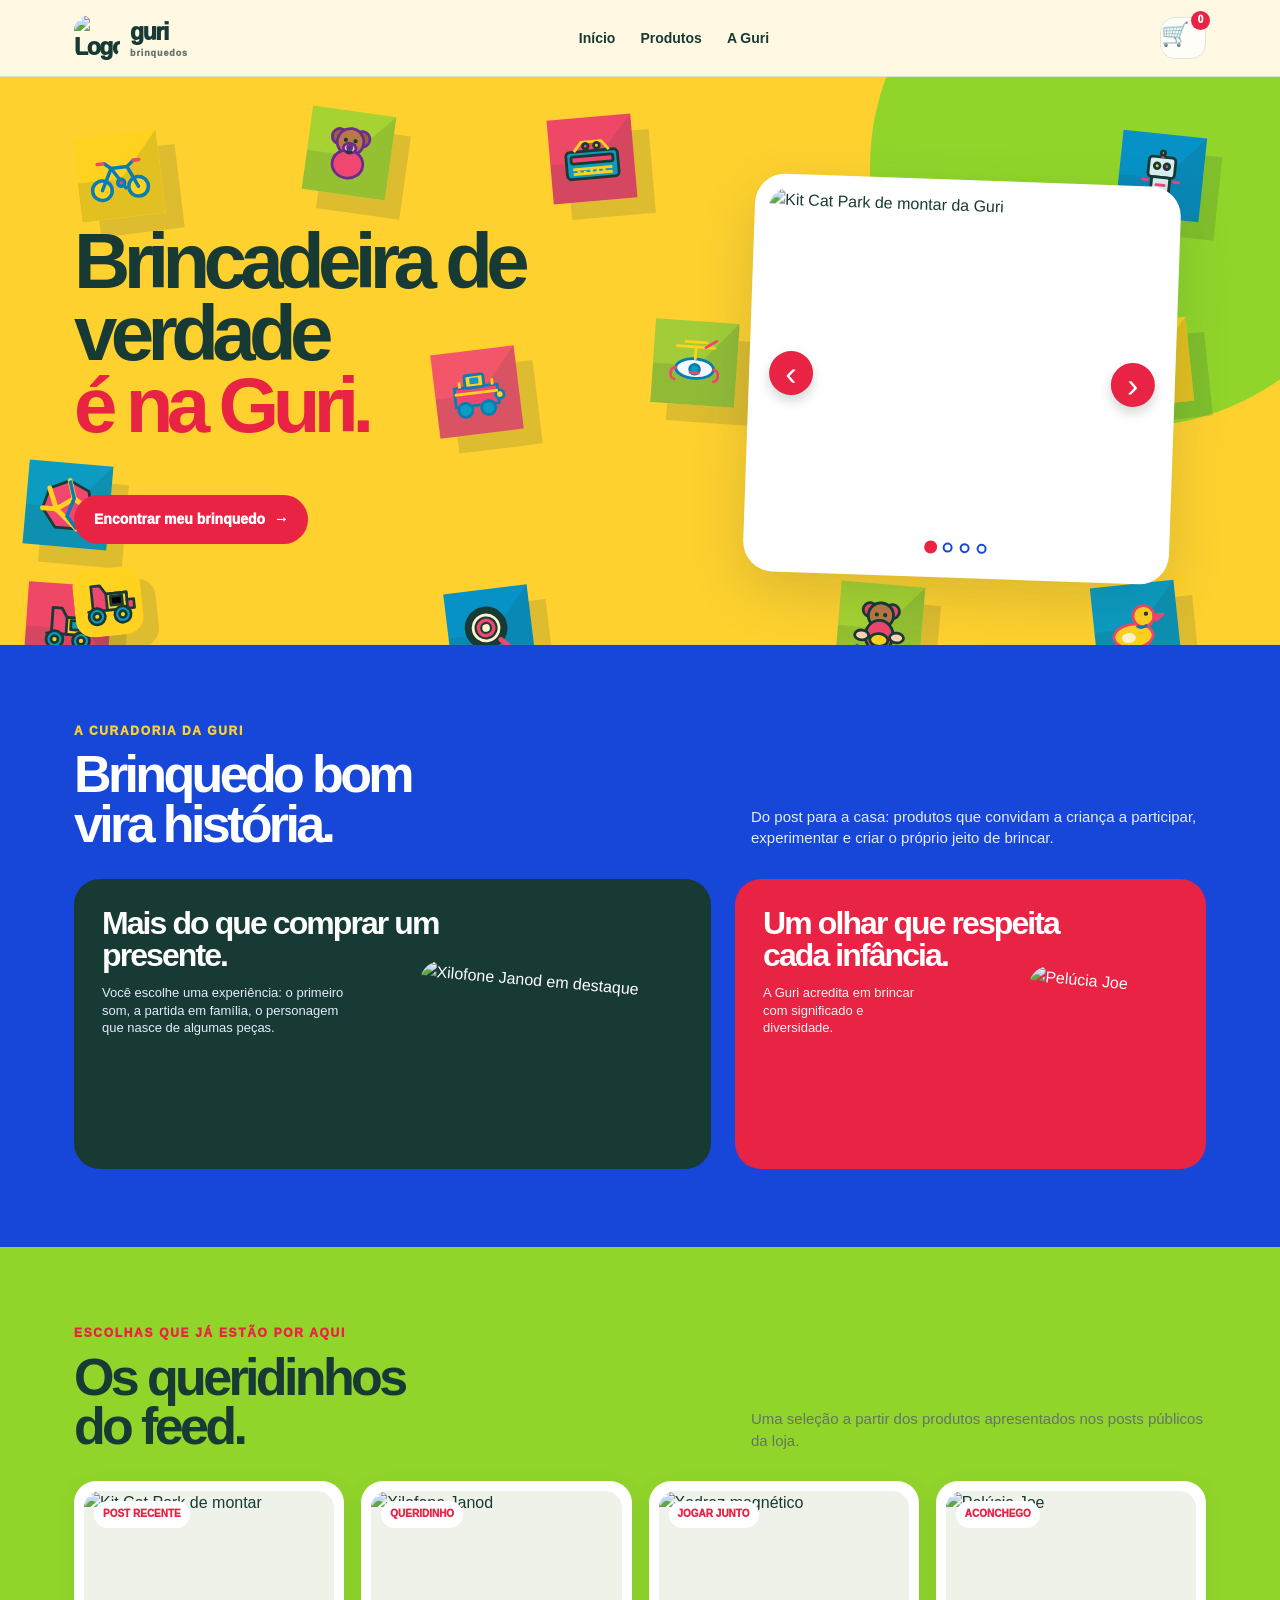
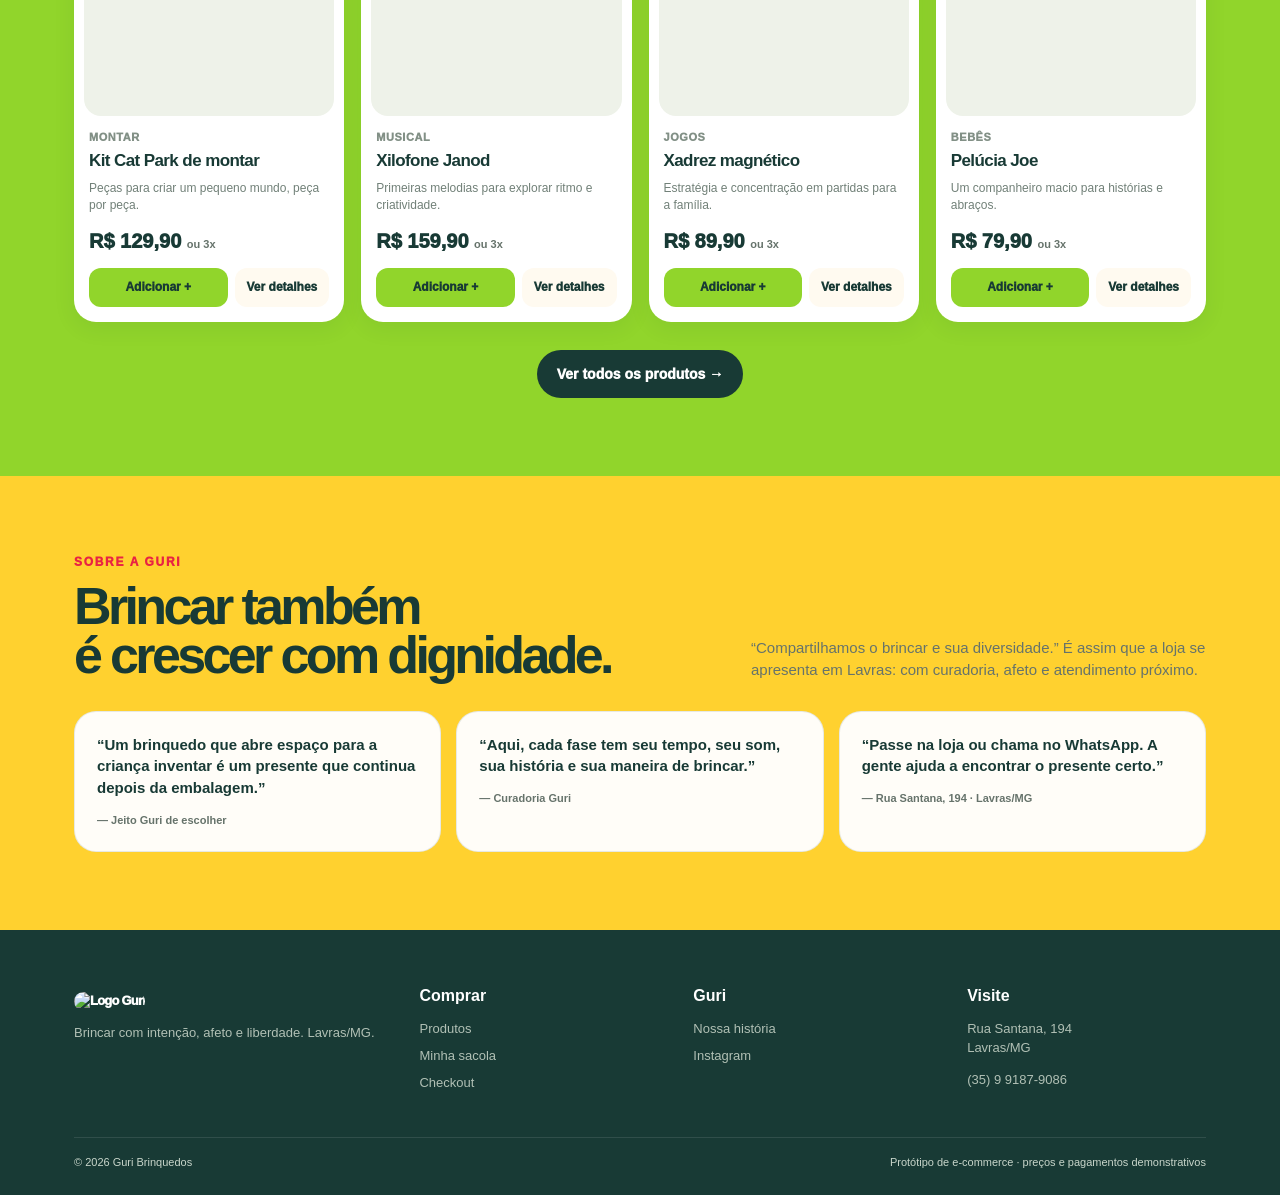
==== index.html @ 74b1f3a0 "Publica site da Guri Brinquedos Landing page responsiva, catálogo de produtos, sacola e checkout." ====
<!doctype html>
<html lang="pt-BR">
<head><meta charset="utf-8"><meta name="viewport" content="width=device-width,initial-scale=1"><title>Guri Brinquedos — brincar de verdade</title><meta name="description" content="Guri Brinquedos em Lavras/MG: brinquedos para criar, descobrir, jogar junto e crescer com dignidade."><link rel="stylesheet" href="style.css"></head>
<body>
  <div class="topbar"><div class="wrap"><span>💚 Brincar é um direito — e aqui ele cabe em cada detalhe.</span><span>Lavras/MG · Rua Santana, 194</span></div></div>
  <header><div class="wrap nav"><a class="brand" href="index.html"><img class="brand-logo" src="assets/logo-instagram.jpg" alt="Logo Guri Brinquedos"><span>guri<small>brinquedos</small></span></a><nav class="navlinks"><a href="index.html">Início</a><a href="produtos.html">Produtos</a><a href="#guri">A Guri</a><a href="https://www.instagram.com/guri.brinquedos/" target="_blank" rel="noreferrer">Instagram ↗</a></nav><div class="nav-actions"><a class="bag-btn" data-cart-link href="sacola.html" aria-label="Abrir sacola">🛒<span class="bag-count" data-cart-count>0</span></a><button class="bag-btn menu" id="menuBtn" aria-label="Abrir menu">☰</button></div></div></header>
  <main>
    <section class="hero"><div class="hero-icon-cloud" aria-hidden="true"><span class="flat-icon tile-yellow"><svg viewBox="0 0 100 100"><circle cx="28" cy="68" r="13"/><circle cx="72" cy="68" r="13"/><path d="M28 68 43 38 59 68M43 38h22l7 30M43 38l16 30M37 49h27"/></svg></span><span class="flat-icon tile-green"><svg viewBox="0 0 100 100"><circle cx="50" cy="29" r="15"/><path d="M31 48c4-10 34-10 38 0l7 27c-10 13-42 13-52 0z"/><circle cx="44" cy="28" r="2"/><circle cx="56" cy="28" r="2"/><path d="M46 35h8"/></svg></span><span class="flat-icon tile-pink"><svg viewBox="0 0 100 100"><path d="M22 50 48 35 78 48 50 65z"/><path d="M48 35v38M78 48v25L50 88V65"/><circle cx="25" cy="76" r="6"/><circle cx="76" cy="77" r="6"/></svg></span><span class="flat-icon tile-blue"><svg viewBox="0 0 100 100"><rect x="31" y="18" width="38" height="64" rx="6"/><rect x="37" y="26" width="26" height="22" rx="2"/><circle cx="42" cy="58" r="3"/><circle cx="50" cy="58" r="3"/><circle cx="58" cy="58" r="3"/><circle cx="42" cy="68" r="3"/><circle cx="50" cy="68" r="3"/><circle cx="58" cy="68" r="3"/></svg></span><span class="flat-icon tile-cyan"><svg viewBox="0 0 100 100"><circle cx="50" cy="28" r="13"/><path d="M29 78c2-25 10-37 21-37s19 12 21 37z"/><path d="M30 53 18 66M70 53l12 13M41 78 34 91M59 78l7 13"/></svg></span><span class="flat-icon tile-coral"><svg viewBox="0 0 100 100"><rect x="25" y="37" width="48" height="29" rx="5"/><rect x="38" y="23" width="22" height="16" rx="3"/><circle cx="35" cy="72" r="8"/><circle cx="65" cy="72" r="8"/><circle cx="79" cy="54" r="5"/></svg></span><span class="flat-icon tile-lime"><svg viewBox="0 0 100 100"><circle cx="50" cy="27" r="10"/><circle cx="35" cy="32" r="9"/><circle cx="65" cy="32" r="9"/><circle cx="50" cy="55" r="21"/><circle cx="42" cy="54" r="3"/><circle cx="58" cy="54" r="3"/><path d="M45 64q5 5 10 0"/></svg></span><span class="flat-icon tile-yellow"><svg viewBox="0 0 100 100"><rect x="17" y="51" width="22" height="22"/><rect x="39" y="34" width="22" height="39"/><rect x="61" y="45" width="22" height="28"/><path d="M20 78h60M22 56h12M44 40h12M66 51h12"/></svg></span><span class="flat-icon tile-pink"><svg viewBox="0 0 100 100"><rect x="17" y="38" width="66" height="37" rx="11"/><path d="M25 48h50"/><path d="M31 52v23M42 52v23M53 52v23M64 52v23M75 52v23"/></svg></span><span class="flat-icon tile-blue"><svg viewBox="0 0 100 100"><path d="M18 48h64M50 48V27M27 39l23-12 23 12"/><ellipse cx="50" cy="56" rx="27" ry="14"/><path d="M23 56c-8 0-8 16-1 16M77 56c8 0 8 16 1 16"/></svg></span><span class="flat-icon tile-green"><svg viewBox="0 0 100 100"><circle cx="50" cy="50" r="27"/><circle cx="50" cy="50" r="18"/><circle cx="50" cy="50" r="9"/><path d="m70 30 15-12M84 18l-5 1M84 18l-1 5"/></svg></span><span class="flat-icon tile-cyan"><svg viewBox="0 0 100 100"><rect x="33" y="24" width="34" height="26" rx="5"/><rect x="38" y="50" width="24" height="22" rx="3"/><path d="M50 19v5M26 55h7M67 55h7M42 72l-8 12M58 72l8 12"/><circle cx="44" cy="36" r="3"/><circle cx="56" cy="36" r="3"/></svg></span></div><div class="wrap hero-grid"><div><h1>Brincar de verdade.<br><em>Na Guri.</em></h1><a class="btn red" href="produtos.html">Encontrar meu brinquedo <span>→</span></a></div><div class="hero-visual"><div class="hero-blue"></div><div class="hero-photo"><img id="heroCarouselImage" src="assets/1cbf1344965f1e58.jpg" alt="Kit Cat Park de montar da Guri"><button class="carousel-prev" type="button" aria-label="Foto anterior">‹</button><button class="carousel-next" type="button" aria-label="Próxima foto">›</button><div class="carousel-dots" id="heroDots" aria-label="Fotos em destaque"></div></div></div></div></section>
    <section class="section" id="jeitos"><div class="wrap"><div class="section-head"><div><div class="kicker">Escolha pelo momento</div><h2>O que cabe<br>na brincadeira?</h2></div><p>Na Guri, a pergunta não é só “qual brinquedo?”. É “que tipo de descoberta pode acontecer agora?”.</p></div><div class="intent-grid"><a class="intent i-yellow" href="produtos.html?filter=educativos"><div><h3>Descobrir e aprender</h3><p>Para mãos curiosas e mentes em movimento.</p></div><span class="emoji">🧠</span></a><a class="intent i-red" href="produtos.html?filter=musical"><div><h3>Soltar o som</h3><p>Primeiras melodias, ritmo e expressão.</p></div><span class="emoji">🎵</span></a><a class="intent i-paper" href="produtos.html?filter=jogos"><div><h3>Jogar junto</h3><p>Para reunir a família em volta da mesa.</p></div><span class="emoji">♟️</span></a><a class="intent i-orange" href="produtos.html?filter=montar"><div><h3>Inventar mundos</h3><p>Peças, personagens e histórias sem fim.</p></div><span class="emoji">🧩</span></a></div></div></section>
    <section class="section color"><div class="wrap"><div class="section-head"><div><div class="kicker">A curadoria da Guri</div><h2>Brinquedo bom<br>vira história.</h2></div><p>Do post para a casa: produtos que convidam a criança a participar, experimentar e criar o próprio jeito de brincar.</p></div><div class="feature-grid"><article class="feature-card big"><h3>Mais do que comprar um presente.</h3><p>Você escolhe uma experiência: o primeiro som, a partida em família, o personagem que nasce de algumas peças.</p><img src="assets/f32f059ee0460a0c.jpg" alt="Xilofone Janod em destaque"></article><article class="feature-card small"><h3>Um olhar que respeita cada infância.</h3><p>A Guri acredita em brincar com significado e diversidade.</p><img src="assets/17662eba819f19ab.jpg" alt="Pelúcia Joe"></article></div></div></section>
    <section class="section green"><div class="wrap"><div class="section-head"><div><div class="kicker">Escolhas que já estão por aqui</div><h2>Os queridinhos<br>do feed.</h2></div><p>Uma seleção a partir dos produtos apresentados nos posts públicos da loja.</p></div><div class="product-grid" id="featuredGrid"></div><div style="text-align:center;margin-top:28px"><a class="btn" href="produtos.html">Ver todos os produtos →</a></div></div></section>
    <section class="section" id="guri"><div class="wrap"><div class="section-head"><div><div class="kicker">Sobre a Guri</div><h2>Brincar também<br>é crescer com dignidade.</h2></div><p>“Compartilhamos o brincar e sua diversidade.” É assim que a loja se apresenta em Lavras: com curadoria, afeto e atendimento próximo.</p></div><div class="quote-grid"><div class="quote">“Um brinquedo que abre espaço para a criança inventar é um presente que continua depois da embalagem.”<span>— Jeito Guri de escolher</span></div><div class="quote">“Aqui, cada fase tem seu tempo, seu som, sua história e sua maneira de brincar.”<span>— Curadoria Guri</span></div><div class="quote">“Passe na loja ou chama no WhatsApp. A gente ajuda a encontrar o presente certo.”<span>— Rua Santana, 194 · Lavras/MG</span></div></div></div></section>
  </main>
  <footer><div class="wrap"><div class="footer-grid"><div><a class="brand" href="index.html"><img class="brand-logo" src="assets/logo-instagram.jpg" alt="Logo Guri"><span>guri<small>brinquedos</small></span></a><p>Brincar com intenção, afeto e liberdade. Lavras/MG.</p></div><div><h4>Comprar</h4><a href="produtos.html">Produtos</a><a href="sacola.html">Minha sacola</a><a href="checkout.html">Checkout</a></div><div><h4>Guri</h4><a href="#guri">Nossa história</a><a href="https://www.instagram.com/guri.brinquedos/" target="_blank" rel="noreferrer">Instagram ↗</a><a href="https://wa.me/5535991879086" target="_blank" rel="noreferrer">WhatsApp ↗</a></div><div><h4>Visite</h4><p>Rua Santana, 194<br>Lavras/MG</p><p>(35) 9 9187-9086</p></div></div><div class="footer-bottom"><span>© 2026 Guri Brinquedos</span><span>Protótipo de e-commerce · preços e pagamentos demonstrativos</span></div></div></footer>
  <script src="app.js"></script>
</body></html>
---- style.css ----
:root{--ink:#183a35;--paper:#fffaf0;--cream:#fff4ce;--yellow:#ffd447;--blue:#4b70ef;--red:#fa5b5d;--green:#afd94a;--orange:#ffab39;--muted:#66736b;--line:#dfe7d8;--white:#fffdf8;--shadow:0 20px 55px rgba(24,58,53,.16);--radius:26px}
*{box-sizing:border-box}html{scroll-behavior:smooth}body{margin:0;font-family:Inter,ui-sans-serif,system-ui,-apple-system,"Segoe UI",sans-serif;color:var(--ink);background:var(--yellow);line-height:1.45}a{color:inherit;text-decoration:none}button,input,select{font:inherit}button{cursor:pointer;border:0}.wrap{max-width:1180px;margin:auto;padding:0 24px}.topbar{background:var(--ink);color:#fff;padding:9px 0;font-size:12px;font-weight:850}.topbar .wrap{display:flex;justify-content:space-between}.topbar span:last-child{color:var(--yellow)}header{position:sticky;top:0;z-index:20;background:rgba(255,250,240,.94);backdrop-filter:blur(16px);border-bottom:1px solid rgba(24,58,53,.12)}.nav{height:76px;display:flex;align-items:center;justify-content:space-between;gap:22px}.brand{display:flex;align-items:center;gap:10px;font-weight:1000;letter-spacing:-.06em;font-size:23px}.brand-logo{width:46px;height:46px;object-fit:cover;border-radius:16px;border:3px solid var(--white);box-shadow:0 5px 12px rgba(24,58,53,.16)}.brand small{display:block;font-size:9px;letter-spacing:.1em;color:var(--muted);margin-top:-3px}.navlinks{display:flex;gap:25px;font-size:14px;font-weight:900}.navlinks a:hover{color:var(--red)}.nav-actions{display:flex;align-items:center;gap:9px}.btn{display:inline-flex;align-items:center;justify-content:center;gap:9px;border-radius:999px;padding:14px 20px;background:var(--ink);color:#fff;font-weight:950;font-size:14px;transition:.2s transform,.2s box-shadow}.btn:hover{transform:translateY(-2px);box-shadow:0 9px 20px rgba(24,58,53,.18)}.btn.yellow{background:var(--yellow);color:var(--ink)}.btn.blue{background:var(--blue)}.btn.red{background:var(--red)}.btn.full{width:100%}.bag-btn{height:42px;min-width:46px;border-radius:15px;background:var(--white);border:1px solid var(--line);position:relative;font-size:18px}.bag-count{position:absolute;right:-5px;top:-7px;background:var(--red);color:#fff;border-radius:99px;min-width:19px;height:19px;display:grid;place-items:center;font-size:10px;font-weight:1000}.menu{display:none}
.hero{overflow:hidden;position:relative;background:var(--cream);padding:66px 0 72px}.hero:before{content:"";position:absolute;right:-110px;top:-170px;width:520px;height:520px;border-radius:50%;background:var(--green)}.hero:after{content:"";position:absolute;left:-75px;bottom:-130px;width:270px;height:270px;border-radius:50%;background:var(--red)}.hero-grid{display:grid;grid-template-columns:1.04fr .96fr;gap:50px;align-items:center;position:relative;z-index:1}.eyebrow{display:inline-flex;align-items:center;gap:8px;background:var(--ink);color:var(--yellow);border-radius:999px;padding:8px 13px;font-size:11px;font-weight:1000;letter-spacing:.09em;text-transform:uppercase}.eyebrow i{width:7px;height:7px;background:var(--red);border-radius:50%}.hero h1{font-size:clamp(45px,6.5vw,78px);letter-spacing:-.085em;line-height:.92;margin:18px 0 20px;max-width:650px}.hero h1 em{font-style:normal;color:var(--red)}.hero p{font-size:18px;color:#52635b;max-width:560px;margin:0 0 28px}.hero-meta{display:flex;flex-wrap:wrap;gap:12px;margin-top:24px;font-size:12px;font-weight:850;color:#52635b}.hero-meta span{display:inline-flex;gap:7px;align-items:center}.hero-visual{min-height:430px;position:relative}.hero-blue{position:absolute;inset:30px 8% 8px 10%;background:var(--blue);border-radius:52% 48% 54% 46%/46% 55% 45% 54%;transform:rotate(-6deg)}.hero-photo{position:absolute;right:10%;top:37px;width:72%;background:#fff;border-radius:30px;padding:12px;box-shadow:var(--shadow);transform:rotate(4deg)}.hero-photo img{display:block;width:100%;height:310px;object-fit:cover;border-radius:21px}.hero-note{position:absolute;left:0;bottom:18px;background:var(--red);color:#fff;padding:18px 20px;border-radius:22px;font-weight:1000;font-size:18px;line-height:1.02;transform:rotate(-6deg)}.hero-note b{color:var(--yellow)}.hero-sticker{position:absolute;right:0;bottom:24px;width:112px;height:112px;display:grid;place-items:center;text-align:center;background:var(--yellow);border-radius:50%;font-size:13px;font-weight:1000;line-height:1.05;transform:rotate(10deg)}
.section{padding:78px 0}.section.color{background:var(--blue);color:#fff;position:relative;overflow:hidden}.section.color:after{content:"";position:absolute;right:-100px;bottom:-190px;width:410px;height:410px;border:65px solid rgba(255,212,71,.45);border-radius:50%}.section.green{background:var(--green)}.section-head{display:flex;justify-content:space-between;align-items:end;gap:24px;margin-bottom:30px}.section-head h2{font-size:clamp(32px,4.5vw,52px);letter-spacing:-.07em;line-height:.95;margin:0}.section-head p{max-width:455px;margin:0;color:var(--muted);font-size:15px}.color .section-head p{color:#e5ebff}.kicker{font-size:12px;color:var(--red);font-weight:1000;letter-spacing:.14em;text-transform:uppercase;margin-bottom:10px}.color .kicker{color:var(--yellow)}.intent-grid{display:grid;grid-template-columns:repeat(4,1fr);gap:15px}.intent{min-height:196px;border-radius:var(--radius);padding:20px;display:flex;flex-direction:column;justify-content:space-between;position:relative;overflow:hidden;transition:.2s transform}.intent:hover{transform:translateY(-5px)}.intent h3{margin:0;font-size:22px;letter-spacing:-.05em;max-width:170px;line-height:1.05}.intent p{font-size:13px;max-width:175px;margin:7px 0}.intent .emoji{font-size:54px;position:absolute;right:17px;bottom:9px;filter:drop-shadow(0 8px 7px rgba(0,0,0,.12))}.i-yellow{background:var(--yellow)}.i-red{background:var(--red);color:#fff}.i-paper{background:var(--paper)}.i-orange{background:var(--orange)}.i-white{background:var(--white);color:var(--ink)}.feature-grid{display:grid;grid-template-columns:1.15fr .85fr;gap:24px;align-items:stretch}.feature-card{border-radius:var(--radius);padding:28px;min-height:290px;position:relative;overflow:hidden}.feature-card h3{font-size:32px;line-height:1;letter-spacing:-.06em;margin:0 0 12px;max-width:340px}.feature-card p{max-width:330px;color:#e4ebff}.feature-card img{position:absolute;right:-12px;bottom:-35px;width:49%;height:80%;object-fit:cover;border-radius:22px;transform:rotate(5deg)}.feature-card.big{background:var(--ink);color:#fff}.feature-card.small{background:var(--red);color:#fff}.feature-card.small p{color:#fff2f1}.feature-card.small img{width:42%}.quote-grid{display:grid;grid-template-columns:repeat(3,1fr);gap:15px}.quote{background:var(--white);border-radius:22px;padding:22px;border:1px solid rgba(24,58,53,.1);font-size:15px;font-weight:850}.quote span{display:block;margin-top:14px;font-size:11px;color:var(--muted);font-weight:800}
.page-hero{padding:62px 0 52px;background:var(--blue);color:#fff;position:relative;overflow:hidden}.page-hero:after{content:"";position:absolute;right:-100px;top:-200px;width:430px;height:430px;border:65px solid rgba(255,212,71,.5);border-radius:50%}.page-hero h1{font-size:clamp(42px,6vw,68px);letter-spacing:-.08em;line-height:.95;margin:0 0 14px;position:relative;z-index:1}.page-hero p{max-width:600px;color:#e8edff;position:relative;z-index:1}.catalog{background:var(--paper);padding:52px 0 82px;min-height:55vh}.catalog-toolbar{display:flex;justify-content:space-between;gap:15px;align-items:center;margin-bottom:22px}.filters{display:flex;flex-wrap:wrap;gap:8px}.filter{background:#fff;border:1px solid var(--line);border-radius:999px;padding:10px 14px;font-size:12px;font-weight:950;color:var(--muted)}.filter.active,.filter:hover{background:var(--ink);color:#fff;border-color:var(--ink)}.search{border:1px solid var(--line);border-radius:999px;background:#fff;padding:11px 14px;min-width:230px;outline:0}.search:focus{border-color:var(--blue)}.product-grid{display:grid;grid-template-columns:repeat(4,1fr);gap:17px}.product{background:#fff;border-radius:22px;padding:10px;box-shadow:0 6px 22px rgba(24,58,53,.08);display:flex;flex-direction:column;transition:.2s transform;position:relative}.product:hover{transform:translateY(-5px)}.product-image{display:block;height:225px;border-radius:17px;overflow:hidden;background:#eef2e9;position:relative}.product-image img{width:100%;height:100%;display:block;object-fit:cover;transition:.3s}.product:hover .product-image img{transform:scale(1.06)}.pill{position:absolute;top:10px;left:10px;background:#fff;padding:6px 9px;border-radius:999px;font-size:10px;font-weight:1000;color:var(--red);text-transform:uppercase}.product-body{padding:14px 5px 5px;display:flex;flex-direction:column;flex:1}.product-category{font-size:11px;color:#829086;font-weight:1000;letter-spacing:.05em;text-transform:uppercase}.product h3{font-size:17px;line-height:1.1;letter-spacing:-.035em;margin:6px 0 9px}.product p{font-size:12px;color:#718078;margin:0 0 12px}.price{font-size:20px;font-weight:1000;margin-top:auto}.price small{font-size:11px;color:var(--muted);font-weight:800}.product-actions{display:flex;gap:7px;margin-top:12px}.add{flex:1;background:var(--green);color:var(--ink);border-radius:12px;padding:11px;font-size:12px;font-weight:1000}.more{background:var(--paper);color:var(--ink);border-radius:12px;padding:11px 12px;font-size:12px;font-weight:1000}.add:hover{background:var(--yellow)}.catalog-note{font-size:11px;color:var(--muted);margin-top:23px}
.detail-page{background:var(--paper);padding:54px 0 82px}.crumbs{font-size:12px;font-weight:900;color:var(--muted);margin-bottom:24px}.detail-grid{display:grid;grid-template-columns:1.06fr .94fr;gap:48px}.gallery{display:grid;grid-template-columns:86px 1fr;gap:14px;align-items:start}.thumbs{display:grid;gap:10px}.thumb{border:2px solid transparent;background:#fff;padding:0;border-radius:14px;overflow:hidden}.thumb.active{border-color:var(--red)}.thumb img{width:100%;height:74px;display:block;object-fit:cover}.main-photo{background:#fff;border-radius:28px;padding:12px;box-shadow:0 12px 30px rgba(24,58,53,.1)}.main-photo img{width:100%;height:520px;display:block;object-fit:cover;border-radius:20px}.detail-info .kicker{margin-top:10px}.detail-info h1{font-size:clamp(36px,5vw,58px);letter-spacing:-.075em;line-height:.94;margin:0 0 15px}.detail-info .desc{color:var(--muted);font-size:16px}.detail-price{font-size:28px;font-weight:1000;margin:24px 0}.detail-box{background:var(--cream);border-radius:20px;padding:17px;margin:20px 0}.detail-box h4{margin:0 0 9px;font-size:13px;text-transform:uppercase;letter-spacing:.08em}.detail-box ul{padding-left:18px;margin:0;color:#53645a;font-size:13px}.detail-actions{display:flex;gap:10px}.qty-input{width:68px;border:1px solid var(--line);border-radius:999px;text-align:center;background:#fff}.detail-meta{display:grid;grid-template-columns:repeat(3,1fr);gap:10px;margin-top:18px}.detail-meta div{background:#fff;border:1px solid var(--line);border-radius:15px;padding:12px;font-size:11px;font-weight:900}.detail-meta b{display:block;font-size:18px;margin-bottom:2px}
.bag-page,.checkout-page{background:var(--paper);padding:54px 0 86px;min-height:70vh}.bag-layout,.checkout-layout{display:grid;grid-template-columns:1.2fr .8fr;gap:24px;align-items:start}.panel{background:#fff;border:1px solid var(--line);border-radius:23px;padding:24px}.panel h2,.panel h3{margin:0 0 18px;letter-spacing:-.05em}.bag-line{display:grid;grid-template-columns:86px 1fr auto;gap:14px;align-items:center;padding:13px 0;border-bottom:1px solid var(--line)}.bag-line img{width:86px;height:86px;object-fit:cover;border-radius:16px}.bag-line h3{font-size:16px;margin:0 0 4px}.bag-line p{font-size:12px;color:var(--muted);margin:0}.bag-line strong{font-size:16px}.qty-control{display:flex;align-items:center;gap:8px;margin-top:9px}.qty-control button{width:24px;height:24px;border-radius:8px;background:#eff4e9;font-weight:1000}.remove{background:none;color:var(--red);font-size:11px;padding:0;margin-top:5px}.summary{position:sticky;top:99px}.sum-row{display:flex;justify-content:space-between;gap:12px;margin:9px 0;font-size:14px}.sum-row.total{font-size:20px;font-weight:1000;border-top:1px solid var(--line);padding-top:16px;margin-top:16px}.empty-state{text-align:center;padding:45px 20px;color:var(--muted)}.empty-state .emoji{font-size:52px;display:block;margin-bottom:12px}.form-grid{display:grid;grid-template-columns:1fr 1fr;gap:13px}.field{display:flex;flex-direction:column;gap:6px}.field.full{grid-column:1/-1}.field label{font-size:12px;font-weight:950;color:#55645b}.field input,.field select{width:100%;border:1px solid var(--line);border-radius:12px;padding:12px 13px;outline:none;background:#fff}.field input:focus,.field select:focus{border-color:var(--blue);box-shadow:0 0 0 3px rgba(75,112,239,.14)}.subhead{font-size:11px;text-transform:uppercase;letter-spacing:.1em;color:var(--muted);font-weight:1000;margin:24px 0 12px}.choice-grid{display:grid;gap:9px}.choice{border:1px solid var(--line);border-radius:14px;padding:13px;display:flex;gap:10px;align-items:flex-start;cursor:pointer}.choice:has(input:checked){border-color:var(--blue);background:#eef2ff}.choice input{accent-color:var(--blue);margin-top:3px}.choice strong{font-size:13px}.choice small{display:block;color:var(--muted);font-size:11px;margin-top:3px}.pix-box{background:#eef8db;border-radius:14px;padding:14px;color:#426a2c;font-size:12px}.card-fields{display:none;margin-top:12px}.card-fields.active{display:grid}.checkout-items .order-item{display:grid;grid-template-columns:55px 1fr auto;gap:10px;align-items:center;border-bottom:1px solid var(--line);padding:10px 0}.order-item img{width:55px;height:55px;object-fit:cover;border-radius:13px}.order-item p{font-size:12px;margin:0}.order-item strong{font-size:13px}.success{display:none;text-align:center;padding:55px 20px}.success.open{display:block}.check{width:72px;height:72px;border-radius:50%;display:grid;place-items:center;background:var(--green);font-size:36px;margin:0 auto 18px}.success h2{font-size:40px;letter-spacing:-.07em;line-height:1;margin:0 0 12px}.success p{color:var(--muted)}
footer{background:var(--ink);color:#c9d6cb;padding:54px 0 25px}.footer-grid{display:grid;grid-template-columns:1.3fr 1fr 1fr 1fr;gap:35px}.footer-grid .brand{color:#fff}.footer-grid h4{color:#fff;margin:0 0 13px}.footer-grid p,.footer-grid a{font-size:13px;color:#b1c0b5}.footer-grid a{display:block;margin:8px 0}.footer-bottom{border-top:1px solid rgba(255,255,255,.1);margin-top:34px;padding-top:17px;font-size:11px;display:flex;justify-content:space-between;gap:20px}.demo-note{font-size:11px;color:var(--muted);margin-top:20px}
@media(max-width:920px){.navlinks{display:none}.menu{display:block}.hero-grid,.detail-grid,.bag-layout,.checkout-layout,.feature-grid{grid-template-columns:1fr}.hero-visual{min-height:350px}.product-grid{grid-template-columns:repeat(2,1fr)}.intent-grid{grid-template-columns:repeat(2,1fr)}.summary{position:static}.main-photo img{height:450px}.footer-grid{grid-template-columns:1fr 1fr}}
#toast{position:fixed;right:22px;bottom:22px;z-index:60;background:var(--ink);color:#fff;padding:14px 18px;border-radius:999px;font-size:13px;font-weight:900;box-shadow:var(--shadow);transform:translateY(18px);opacity:0;pointer-events:none;transition:.2s}#toast.show{transform:translateY(0);opacity:1}
#checkoutRoot{display:contents}.navlinks.open{display:flex;position:absolute;left:17px;right:17px;top:72px;background:var(--paper);padding:16px;border-radius:16px;box-shadow:var(--shadow);flex-direction:column;gap:14px}
@media(max-width:560px){.wrap{padding:0 17px}.topbar .wrap{font-size:10px}.topbar span:last-child{display:none}.nav{height:68px}.brand{font-size:20px}.brand-logo{width:40px;height:40px}.nav-actions .btn{display:none}.hero{padding:50px 0}.hero h1{font-size:54px}.hero p{font-size:16px}.hero-visual{min-height:290px}.hero-photo{width:79%;right:5%;top:20px}.hero-photo img{height:220px}.hero-note{font-size:14px;padding:14px}.hero-sticker{width:82px;height:82px;font-size:10px}.section{padding:56px 0}.section-head{display:block}.section-head p{margin-top:13px}.intent-grid{gap:10px}.intent{min-height:160px;padding:16px}.intent h3{font-size:18px}.intent .emoji{font-size:41px}.feature-card{min-height:240px;padding:21px}.feature-card h3{font-size:26px}.quote-grid{grid-template-columns:1fr}.catalog-toolbar{display:block}.search{width:100%;margin-top:13px}.product-grid{gap:10px}.product-image{height:168px}.product{border-radius:17px}.product h3{font-size:14px}.product-actions{display:block}.more,.add{width:100%;margin-top:6px}.gallery{grid-template-columns:1fr}.thumbs{grid-template-columns:repeat(4,1fr);order:2}.thumb img{height:62px}.main-photo img{height:330px}.detail-actions{flex-wrap:wrap}.qty-input{height:46px}.detail-meta{grid-template-columns:1fr}.form-grid{grid-template-columns:1fr}.field.full{grid-column:auto}.bag-line{grid-template-columns:66px 1fr}.bag-line>strong{grid-column:2}.bag-line img{width:66px;height:66px}.footer-grid{grid-template-columns:1fr 1fr;gap:22px}.footer-grid>div:first-child{grid-column:1/-1}.footer-bottom{display:block}.footer-bottom span{display:block;margin-top:7px}}
/* final hero color tuning */
:root{--yellow:#ffd12f;--blue:#1f4fe0;--red:#ef3f51;--cream:#fff0aa}
.hero{background:var(--yellow)}
:root{--yellow:#ffd12f !important;--blue:#1f4fe0 !important;--red:#ef3f51 !important;--cream:#fff0aa !important}
.hero{background:var(--yellow)!important}
/* refinements requested in the visual review */
:root{--red:#e92343!important;--blue:#1647d8!important;--green:#91d52b!important;--yellow:#ffd12f!important}
body{font-family:"Trebuchet MS","Arial Rounded MT Bold",sans-serif!important}
h1,h2,h3,h4,.brand,.btn,.navlinks,.kicker,.eyebrow,.filter,.price,.bag-btn,.product-category,.pill{font-family:"Arial Rounded MT Bold","Trebuchet MS",sans-serif!important}
.topbar,#jeitos,.page-hero,.hero-note,.hero-sticker{display:none!important}
.section.color:after{display:none!important}
.brand-logo{border:0!important;box-shadow:none!important}
.footer-grid .brand>span{display:none!important}
.footer-grid a[href*="instagram.com"]{font-size:0}
.footer-grid a[href*="instagram.com"]:after{content:"Instagram";font-size:13px}
.bag-btn{font-size:23px!important;font-weight:900}
.hero-photo{width:82%;right:6%;padding:14px;transform:rotate(2deg)}
.hero-photo img{height:370px!important;border-radius:20px}
.carousel-prev,.carousel-next{position:absolute;top:50%;transform:translateY(-50%);width:44px;height:44px;border-radius:50%;background:var(--red);color:#fff;font-size:34px;line-height:1;z-index:2;box-shadow:0 6px 12px rgba(24,58,53,.2)}
.carousel-prev{left:20px}.carousel-next{right:20px}.carousel-prev:hover,.carousel-next:hover{background:var(--blue)}
.carousel-dots{position:absolute;left:50%;bottom:25px;transform:translateX(-50%);display:flex;gap:7px;z-index:2}
.carousel-dots button{width:10px;height:10px;border-radius:50%;background:#fff;border:2px solid var(--blue);padding:0}.carousel-dots button.active{background:var(--red);border-color:var(--red);transform:scale(1.3)}
@media(max-width:560px){.hero-photo{width:88%;right:2%}.hero-photo img{height:250px!important}.carousel-prev,.carousel-next{width:34px;height:34px;font-size:26px}.carousel-prev{left:12px}.carousel-next{right:12px}.carousel-dots{bottom:15px}}
/* final responsive and composition pass */
html,body{overflow-x:hidden}
img{max-width:100%}
.navlinks a[href*="instagram.com"],.footer-grid a[href*="wa.me"]{display:none!important}
.hero-blue{display:none!important}
.hero-toys{position:absolute;inset:0;pointer-events:none;z-index:0;overflow:hidden}
.hero-toys span{position:absolute;display:grid;place-items:center;width:64px;height:64px;border-radius:22px;background:rgba(255,253,248,.58);box-shadow:0 10px 24px rgba(24,58,53,.08);font-size:32px;filter:saturate(1.15);transform:rotate(-12deg)}
.hero-toys span:nth-child(1){left:7%;top:16%;transform:rotate(-14deg)}.hero-toys span:nth-child(2){left:42%;top:11%;transform:rotate(12deg)}.hero-toys span:nth-child(3){left:31%;bottom:11%;transform:rotate(-8deg)}.hero-toys span:nth-child(4){right:44%;bottom:9%;transform:rotate(15deg)}.hero-toys span:nth-child(5){right:8%;top:17%;transform:rotate(9deg)}.hero-toys span:nth-child(6){left:5%;bottom:20%;transform:rotate(8deg)}
.hero-grid{z-index:1}.feature-card p,.feature-card.small p{position:relative;z-index:2;max-width:42%;font-size:13px;line-height:1.35}.feature-card.big p{max-width:42%}.feature-card.small p{max-width:40%}
@media(max-width:1100px){.wrap{padding-left:20px;padding-right:20px}.navlinks{gap:16px}.hero-grid{gap:28px}.hero h1{font-size:clamp(48px,6.8vw,72px)}.feature-card{padding:24px}.feature-card h3{font-size:28px}}
@media(max-width:920px){.hero{padding-top:48px}.hero-grid{grid-template-columns:1fr;gap:12px}.hero-grid>div:first-child{max-width:640px}.hero-visual{min-height:390px}.hero-photo{top:22px;right:7%;width:72%}.feature-card p,.feature-card.big p,.feature-card.small p{max-width:45%;font-size:12px}.feature-card img{width:48%;height:78%}.feature-card.small img{width:43%}.quote-grid{grid-template-columns:1fr 1fr}}
@media(max-width:680px){.hero{padding:38px 0 54px}.hero h1{font-size:clamp(46px,14vw,64px)}.hero-visual{min-height:330px}.hero-photo{width:82%;right:4%;top:18px}.hero-photo img{height:285px!important}.hero-toys span{width:48px;height:48px;font-size:24px}.hero-toys span:nth-child(2),.hero-toys span:nth-child(4){display:none}.section-head h2{font-size:clamp(34px,10vw,48px)}.feature-grid{gap:14px}.feature-card{min-height:250px;padding:20px}.feature-card h3{font-size:25px;max-width:55%}.feature-card p,.feature-card.big p,.feature-card.small p{max-width:48%;font-size:12px}.feature-card img{right:-8px;width:47%;height:74%}.feature-card.small img{width:43%}.quote-grid{grid-template-columns:1fr}.footer-grid{grid-template-columns:1fr 1fr}.footer-grid>div:first-child{grid-column:1/-1}}
@media(max-width:420px){.wrap{padding-left:15px;padding-right:15px}.nav{gap:10px}.brand{font-size:18px}.brand-logo{width:38px;height:38px}.hero h1{font-size:47px}.hero-photo{width:92%;right:1%;padding:10px}.hero-photo img{height:235px!important}.carousel-prev,.carousel-next{width:31px;height:31px;font-size:23px}.product-grid{grid-template-columns:1fr}.feature-card{min-height:270px}.feature-card h3{font-size:23px;max-width:57%}.feature-card p,.feature-card.big p,.feature-card.small p{max-width:50%;font-size:11px}.feature-card img{height:69%}.footer-grid{grid-template-columns:1fr}.footer-grid>div:first-child{grid-column:auto}}
@media(max-width:680px){.hero:before{width:270px;height:270px;right:-145px;top:-72px}.hero-toys span:nth-child(1){left:6%;top:42%;opacity:.78}.hero-toys span:nth-child(5){right:6%;top:9%;opacity:.72}.hero-toys span:nth-child(6){left:5%;bottom:13%;opacity:.7}}
@media(min-width:681px) and (max-width:920px){.hero:before{width:400px;height:400px;right:-175px;top:-125px}.hero-toys span:nth-child(1),.hero-toys span:nth-child(2){display:none}.hero-toys span:nth-child(5){right:8%;top:24%}}
/* geometric toy illustrations: no emoji in the hero background */
.hero-toys .toy-shape{display:block;width:68px;height:68px;border-radius:22px;background:rgba(255,253,248,.72);box-shadow:0 10px 24px rgba(24,58,53,.09);position:absolute;overflow:visible;transform:none}
.hero-toys .toy-shape i,.hero-toys .toy-shape b,.hero-toys .toy-shape em{display:block;position:absolute;font-style:normal;font-weight:400}
.hero-toys .toy-blocks{left:7%;top:16%;transform:rotate(-12deg)}
.toy-blocks i,.toy-blocks b,.toy-blocks em{width:23px;height:23px;border-radius:5px}.toy-blocks i{left:12px;top:29px;background:var(--red)}.toy-blocks b{left:34px;top:18px;background:var(--blue)}.toy-blocks em{left:27px;top:40px;background:var(--green)}
.hero-toys .toy-ball{left:39%;top:9%;border-radius:50%;background:var(--blue);border:9px solid var(--yellow);box-shadow:0 10px 24px rgba(24,58,53,.12),inset 0 0 0 5px rgba(255,255,255,.35);transform:rotate(12deg)}
.hero-toys .toy-ball:after{content:"";position:absolute;left:13px;top:23px;width:25px;height:5px;border-radius:99px;background:var(--red);transform:rotate(-28deg)}
.hero-toys .toy-train{left:29%;bottom:10%;transform:rotate(-7deg)}
.toy-train:before{content:"";position:absolute;left:11px;top:23px;width:42px;height:25px;border-radius:5px;background:var(--red);box-shadow:inset 0 -7px 0 var(--yellow)}.toy-train:after{content:"";position:absolute;left:18px;top:14px;width:20px;height:14px;border-radius:4px 4px 0 0;background:var(--blue)}.toy-train i,.toy-train b{width:11px;height:11px;border-radius:50%;background:var(--ink);top:46px}.toy-train i{left:17px}.toy-train b{left:42px}
.hero-toys .toy-kite{right:43%;bottom:8%;transform:rotate(16deg)}
.toy-kite:before{content:"";position:absolute;left:19px;top:12px;width:30px;height:30px;background:var(--yellow);border:6px solid var(--red);transform:rotate(45deg)}.toy-kite:after{content:"";position:absolute;left:33px;top:43px;width:5px;height:15px;background:var(--blue);transform:rotate(-25deg);box-shadow:7px 7px 0 -1px var(--red),-7px 9px 0 -1px var(--green)}
.hero-toys .toy-puzzle{right:7%;top:15%;transform:rotate(9deg)}
.toy-puzzle:before{content:"";position:absolute;left:16px;top:16px;width:36px;height:36px;background:var(--green);border-radius:9px 18px 9px 18px;box-shadow:inset 0 0 0 6px var(--blue)}.toy-puzzle:after{content:"";position:absolute;left:30px;top:5px;width:12px;height:22px;border-radius:8px;background:var(--green);box-shadow:0 36px 0 var(--green)}
.hero-toys .toy-drum{left:5%;bottom:20%;border-radius:16px;background:var(--red);border:8px solid var(--blue);transform:rotate(8deg)}.toy-drum:after{content:"";position:absolute;inset:15px 10px;border-radius:50%;border:4px solid var(--yellow)}
.hero-toys .toy-cube{right:25%;top:42%;border-radius:14px;background:linear-gradient(135deg,var(--yellow) 0 32%,var(--red) 32% 67%,var(--blue) 67%);transform:rotate(16deg) skewY(-7deg)}.toy-cube:after{content:"";position:absolute;inset:14px;border:3px solid rgba(255,255,255,.7);border-radius:7px}
.hero-toys .toy-ring{right:18%;bottom:17%;border-radius:50%;border:11px solid var(--green);background:transparent;box-shadow:0 0 0 5px rgba(255,253,248,.72);transform:rotate(-12deg)}.toy-ring:after{content:"";position:absolute;left:20px;top:20px;width:15px;height:15px;border-radius:50%;background:var(--red)}
@media(max-width:920px){.hero-toys .toy-blocks{left:6%;top:31%}.hero-toys .toy-ball{left:auto;right:20%;top:8%}.hero-toys .toy-train{left:7%;bottom:10%}.hero-toys .toy-kite{right:10%;bottom:7%}.hero-toys .toy-puzzle{right:7%;top:27%}.hero-toys .toy-cube{right:24%;top:45%}.hero-toys .toy-ring{right:9%;bottom:16%}}
@media(max-width:680px){.hero-toys .toy-shape{width:52px;height:52px;border-radius:17px;opacity:.75}.hero-toys .toy-blocks{left:7%;top:45%}.hero-toys .toy-ball{right:12%;top:8%;border-width:7px}.hero-toys .toy-train{left:6%;bottom:10%}.hero-toys .toy-kite{right:8%;bottom:7%}.hero-toys .toy-puzzle{right:8%;top:27%}.hero-toys .toy-cube{right:24%;top:44%}.hero-toys .toy-ring{right:8%;bottom:15%}.toy-blocks i,.toy-blocks b,.toy-blocks em{width:17px;height:17px}.toy-blocks i{left:9px;top:23px}.toy-blocks b{left:26px;top:14px}.toy-blocks em{left:21px;top:31px}.toy-train:before{left:8px;top:18px;width:34px;height:20px}.toy-train:after{left:14px;top:10px;width:17px;height:11px}.toy-train i,.toy-train b{top:36px;width:9px;height:9px}.toy-train i{left:13px}.toy-train b{left:33px}.toy-kite:before{left:15px;top:9px;width:23px;height:23px;border-width:5px}.toy-kite:after{left:26px;top:35px}.toy-puzzle:before{left:12px;top:12px;width:29px;height:29px}.toy-puzzle:after{left:23px;top:4px;width:10px;height:17px;box-shadow:0 28px 0 var(--green)}.toy-drum:after{inset:11px 8px}.toy-cube:after{inset:11px}.toy-ring:after{left:15px;top:15px;width:12px;height:12px}}
/* flat toy icon tiles inspired by colorful geometric poster illustrations */
.hero-icon-cloud{position:absolute;inset:0;z-index:0;pointer-events:none;overflow:hidden}
.flat-icon{position:absolute;width:84px;height:84px;display:grid;place-items:center;box-shadow:17px 17px 0 rgba(24,58,53,.14);transform:rotate(-5deg);isolation:isolate}
.flat-icon:after{content:"";position:absolute;inset:0;z-index:-1;background:rgba(24,58,53,.12);clip-path:polygon(53% 53%,100% 0,100% 100%,0 100%,0 53%)}
.flat-icon svg{width:70px;height:70px;fill:none;stroke:var(--ink);stroke-width:5;stroke-linecap:round;stroke-linejoin:round;position:relative;z-index:1}
.flat-icon svg circle,.flat-icon svg rect,.flat-icon svg ellipse,.flat-icon svg path{vector-effect:non-scaling-stroke}
.tile-yellow{background:#ffd21f}.tile-green{background:#a6d331}.tile-pink{background:#ef4867}.tile-blue{background:#0792c7}.tile-cyan{background:#0c9cc2}.tile-coral{background:#f45669}.tile-lime{background:#a2cd38}
.flat-icon:nth-child(1){left:6%;top:10%;transform:rotate(-7deg)}.flat-icon:nth-child(2){left:24%;top:6%;transform:rotate(8deg)}.flat-icon:nth-child(3){left:43%;top:7%;transform:rotate(-5deg)}.flat-icon:nth-child(4){right:6%;top:10%;transform:rotate(6deg)}
.flat-icon:nth-child(5){left:2%;top:68%;transform:rotate(5deg)}.flat-icon:nth-child(6){left:34%;top:48%;transform:rotate(-7deg)}.flat-icon:nth-child(7){left:51%;top:43%;transform:rotate(4deg)}.flat-icon:nth-child(8){right:7%;top:43%;transform:rotate(-6deg)}
.flat-icon:nth-child(9){left:2%;bottom:-4%;transform:rotate(4deg)}.flat-icon:nth-child(10){left:35%;bottom:-5%;transform:rotate(-7deg)}.flat-icon:nth-child(11){right:28%;bottom:-4%;transform:rotate(5deg)}.flat-icon:nth-child(12){right:8%;bottom:-4%;transform:rotate(-6deg)}
.hero-icon-cloud+.wrap .hero-grid{z-index:1}
@media(max-width:920px){.flat-icon{width:68px;height:68px;box-shadow:13px 13px 0 rgba(24,58,53,.13)}.flat-icon svg{width:56px;height:56px}.flat-icon:nth-child(1){left:4%;top:7%}.flat-icon:nth-child(2){left:26%;top:4%}.flat-icon:nth-child(3){left:48%;top:5%}.flat-icon:nth-child(4){right:4%;top:7%}.flat-icon:nth-child(5){left:3%;top:44%}.flat-icon:nth-child(6){left:23%;top:44%}.flat-icon:nth-child(7){left:48%;top:43%}.flat-icon:nth-child(8){right:4%;top:44%}.flat-icon:nth-child(9){left:6%;bottom:5%}.flat-icon:nth-child(10){left:28%;bottom:4%}.flat-icon:nth-child(11){right:27%;bottom:5%}.flat-icon:nth-child(12){right:4%;bottom:5%}}
@media(max-width:680px){.flat-icon{width:50px;height:50px;box-shadow:9px 9px 0 rgba(24,58,53,.12)}.flat-icon svg{width:42px;height:42px;stroke-width:6}.flat-icon:nth-child(1){left:3%;top:39%}.flat-icon:nth-child(2){left:auto;right:5%;top:5%}.flat-icon:nth-child(3){display:none}.flat-icon:nth-child(4){right:5%;top:38%}.flat-icon:nth-child(5){left:4%;top:61%}.flat-icon:nth-child(6){left:26%;top:62%}.flat-icon:nth-child(7){left:auto;right:28%;top:62%}.flat-icon:nth-child(8){right:4%;top:61%}.flat-icon:nth-child(9){left:7%;bottom:6%}.flat-icon:nth-child(10){left:31%;bottom:5%}.flat-icon:nth-child(11){right:30%;bottom:5%}.flat-icon:nth-child(12){right:6%;bottom:6%}}

/* multicolor icon artwork inspired by the reference poster */
.flat-icon svg{stroke-width:6}
.flat-icon svg path{fill:none}
.flat-icon svg circle,
.flat-icon svg rect,
.flat-icon svg ellipse{fill:currentColor}
.tile-yellow svg{color:#ef476f;stroke:#087db4}
.tile-green svg{color:#ef476f;stroke:#6c2c8f}
.tile-pink svg{color:#ffd21f;stroke:#087db4}
.tile-blue svg{color:#ffd21f;stroke:#ef476f}
.tile-cyan svg{color:#ef476f;stroke:#183a35}
.tile-coral svg{color:#ffd21f;stroke:#087db4}
.tile-lime svg{color:#ef476f;stroke:#183a35}

/* The artwork itself carries several bright colors, like the supplied icon sheet. */
.hero-icon-cloud .flat-icon:nth-child(1) svg circle{fill:#ffd21f;stroke:#087db4}
.hero-icon-cloud .flat-icon:nth-child(1) svg path{fill:none;stroke:#ef476f}
.hero-icon-cloud .flat-icon:nth-child(1) svg path:first-of-type{stroke:#087db4}

.hero-icon-cloud .flat-icon:nth-child(2) svg circle:first-of-type{fill:#ffd3b6;stroke:#6c2c8f}
.hero-icon-cloud .flat-icon:nth-child(2) svg circle:not(:first-of-type){fill:#ef476f;stroke:#6c2c8f}
.hero-icon-cloud .flat-icon:nth-child(2) svg path:first-of-type{fill:#ef476f;stroke:#6c2c8f}
.hero-icon-cloud .flat-icon:nth-child(2) svg path:last-of-type{fill:none;stroke:#ffd21f}

.hero-icon-cloud .flat-icon:nth-child(3) svg path:first-of-type{fill:#ffd21f;stroke:#087db4}
.hero-icon-cloud .flat-icon:nth-child(3) svg path:nth-of-type(2){fill:#ef476f;stroke:#087db4}
.hero-icon-cloud .flat-icon:nth-child(3) svg circle{fill:#0c9cc2;stroke:#ef476f}

.hero-icon-cloud .flat-icon:nth-child(4) svg rect:first-of-type{fill:#f45669;stroke:#087db4}
.hero-icon-cloud .flat-icon:nth-child(4) svg rect:last-of-type{fill:#ffd21f;stroke:#087db4}
.hero-icon-cloud .flat-icon:nth-child(4) svg circle{fill:#ffd21f;stroke:#ef476f}

.hero-icon-cloud .flat-icon:nth-child(5) svg circle{fill:#ffd3b6;stroke:#087db4}
.hero-icon-cloud .flat-icon:nth-child(5) svg path:first-of-type{fill:#ef476f;stroke:#087db4}
.hero-icon-cloud .flat-icon:nth-child(5) svg path:not(:first-of-type){fill:none;stroke:#ffd21f}

.hero-icon-cloud .flat-icon:nth-child(6) svg rect:first-of-type{fill:#0c9cc2;stroke:#087db4}
.hero-icon-cloud .flat-icon:nth-child(6) svg rect:last-of-type{fill:#ffd21f;stroke:#087db4}
.hero-icon-cloud .flat-icon:nth-child(6) svg circle{fill:#ffd21f;stroke:#ef476f}

.hero-icon-cloud .flat-icon:nth-child(7) svg circle:nth-of-type(1),
.hero-icon-cloud .flat-icon:nth-child(7) svg circle:nth-of-type(2){fill:#b87946;stroke:#6c2c8f}
.hero-icon-cloud .flat-icon:nth-child(7) svg circle:nth-of-type(3){fill:#ffd3b6;stroke:#6c2c8f}
.hero-icon-cloud .flat-icon:nth-child(7) svg circle:nth-of-type(4),
.hero-icon-cloud .flat-icon:nth-child(7) svg circle:nth-of-type(5){fill:#183a35;stroke:#183a35}
.hero-icon-cloud .flat-icon:nth-child(7) svg path{fill:none;stroke:#ef476f}

.hero-icon-cloud .flat-icon:nth-child(8) svg rect:nth-of-type(1){fill:#0c9cc2;stroke:#183a35}
.hero-icon-cloud .flat-icon:nth-child(8) svg rect:nth-of-type(2){fill:#ffd21f;stroke:#183a35}
.hero-icon-cloud .flat-icon:nth-child(8) svg rect:nth-of-type(3){fill:#ef476f;stroke:#183a35}
.hero-icon-cloud .flat-icon:nth-child(8) svg path{fill:none;stroke:#183a35}

.hero-icon-cloud .flat-icon:nth-child(9) svg rect{fill:#0c9cc2;stroke:#ef476f}
.hero-icon-cloud .flat-icon:nth-child(9) svg path{fill:none;stroke:#ffd21f}

.hero-icon-cloud .flat-icon:nth-child(10) svg ellipse{fill:#ffd21f;stroke:#087db4}
.hero-icon-cloud .flat-icon:nth-child(10) svg path{fill:none;stroke:#ef476f}
.hero-icon-cloud .flat-icon:nth-child(11) svg circle:nth-of-type(1){fill:#ef476f;stroke:#ffd21f}
.hero-icon-cloud .flat-icon:nth-child(11) svg circle:nth-of-type(2){fill:#ffd21f;stroke:#ef476f}
.hero-icon-cloud .flat-icon:nth-child(11) svg circle:nth-of-type(3){fill:#0c9cc2;stroke:#183a35}
.hero-icon-cloud .flat-icon:nth-child(11) svg path{fill:none;stroke:#ef476f}

.hero-icon-cloud .flat-icon:nth-child(12) svg rect:first-of-type{fill:#0c9cc2;stroke:#ef476f}
.hero-icon-cloud .flat-icon:nth-child(12) svg rect:last-of-type{fill:#ef476f;stroke:#087db4}
.hero-icon-cloud .flat-icon:nth-child(12) svg circle{fill:#ffd21f;stroke:#183a35}
.hero-icon-cloud .flat-icon:nth-child(12) svg path{fill:none;stroke:#ffd21f}

/* Swap the selected hero drawings for the colorful reference-style illustrations. */
.hero-icon-cloud .flat-icon svg{visibility:hidden}
.hero-icon-cloud .flat-icon::before{content:"";position:absolute;inset:7px;z-index:3;background:center/contain no-repeat}
.hero-icon-cloud .flat-icon:nth-child(1)::before{background-image:url("assets/icon-bike.svg")}
.hero-icon-cloud .flat-icon:nth-child(2)::before{background-image:url("assets/icon-teddy.svg")}
.hero-icon-cloud .flat-icon:nth-child(3)::before{background-image:url("assets/icon-keyboard.svg")}
.hero-icon-cloud .flat-icon:nth-child(4)::before{background-image:url("assets/icon-robot.svg")}
.hero-icon-cloud .flat-icon:nth-child(6)::before{background-image:url("assets/icon-train.svg")}
.hero-icon-cloud .flat-icon:nth-child(7)::before{background-image:url("assets/icon-helicopter.svg")}
.hero-icon-cloud .flat-icon:nth-child(10)::before{background-image:url("assets/icon-dartboard.svg")}
.hero-icon-cloud .flat-icon:nth-child(11)::before{background-image:url("assets/icon-bear-drum.svg")}
.hero-icon-cloud .flat-icon:nth-child(12)::before{background-image:url("assets/icon-duck.svg")}
.hero:after{display:none!important}
.hero h1{font-size:0;visibility:hidden}
.hero h1::before,.hero h1::after{display:block;font-size:clamp(45px,6.5vw,78px);letter-spacing:-.085em;line-height:.92}
.hero h1::before{content:"Brincadeira de verdade";visibility:visible}
.hero h1::after{content:"é na Guri.";color:var(--red);visibility:visible}
.hero .btn.red{margin-top:34px}
@media(max-width:680px){.hero-icon-cloud .flat-icon::before{inset:4px}.hero h1::before,.hero h1::after{font-size:clamp(46px,14vw,64px)}.hero .btn.red{margin-top:28px}}

/* Inline fallbacks keep the illustrations visible in local previews that block SVG file URLs. */
.hero-icon-cloud .flat-icon:nth-child(1)::before{background-image:url("[data-uri]")}
.hero-icon-cloud .flat-icon:nth-child(2)::before{background-image:url("[data-uri]")}
.hero-icon-cloud .flat-icon:nth-child(3)::before{background-image:url("[data-uri]")}
.hero-icon-cloud .flat-icon:nth-child(4)::before{background-image:url("[data-uri]")}
.hero-icon-cloud .flat-icon:nth-child(6)::before{background-image:url("[data-uri]")}
.hero-icon-cloud .flat-icon:nth-child(7)::before{background-image:url("[data-uri]")}
.hero-icon-cloud .flat-icon:nth-child(10)::before{background-image:url("[data-uri]")}
.hero-icon-cloud .flat-icon:nth-child(11)::before{background-image:url("[data-uri]")}
.hero-icon-cloud .flat-icon:nth-child(12)::before{background-image:url("[data-uri]")}

.hero-icon-cloud .flat-icon:nth-child(5)::before{background-image:url("[data-uri]")}
.hero-icon-cloud .flat-icon:nth-child(9)::before{background-image:url("[data-uri]")}
.hero-grid>div:first-child{position:relative;padding-top:36px}
.hero-grid>div:first-child::after{content:"";position:absolute;left:0;bottom:-92px;width:68px;height:68px;border-radius:18px;background:#ffd21f url("[data-uri]") center/contain no-repeat;box-shadow:14px 14px 0 rgba(24,58,53,.14);transform:rotate(-6deg)}
@media(max-width:680px){.hero-grid>div:first-child{padding-top:18px}.hero-grid>div:first-child::after{bottom:-78px;width:52px;height:52px;box-shadow:9px 9px 0 rgba(24,58,53,.12)}}
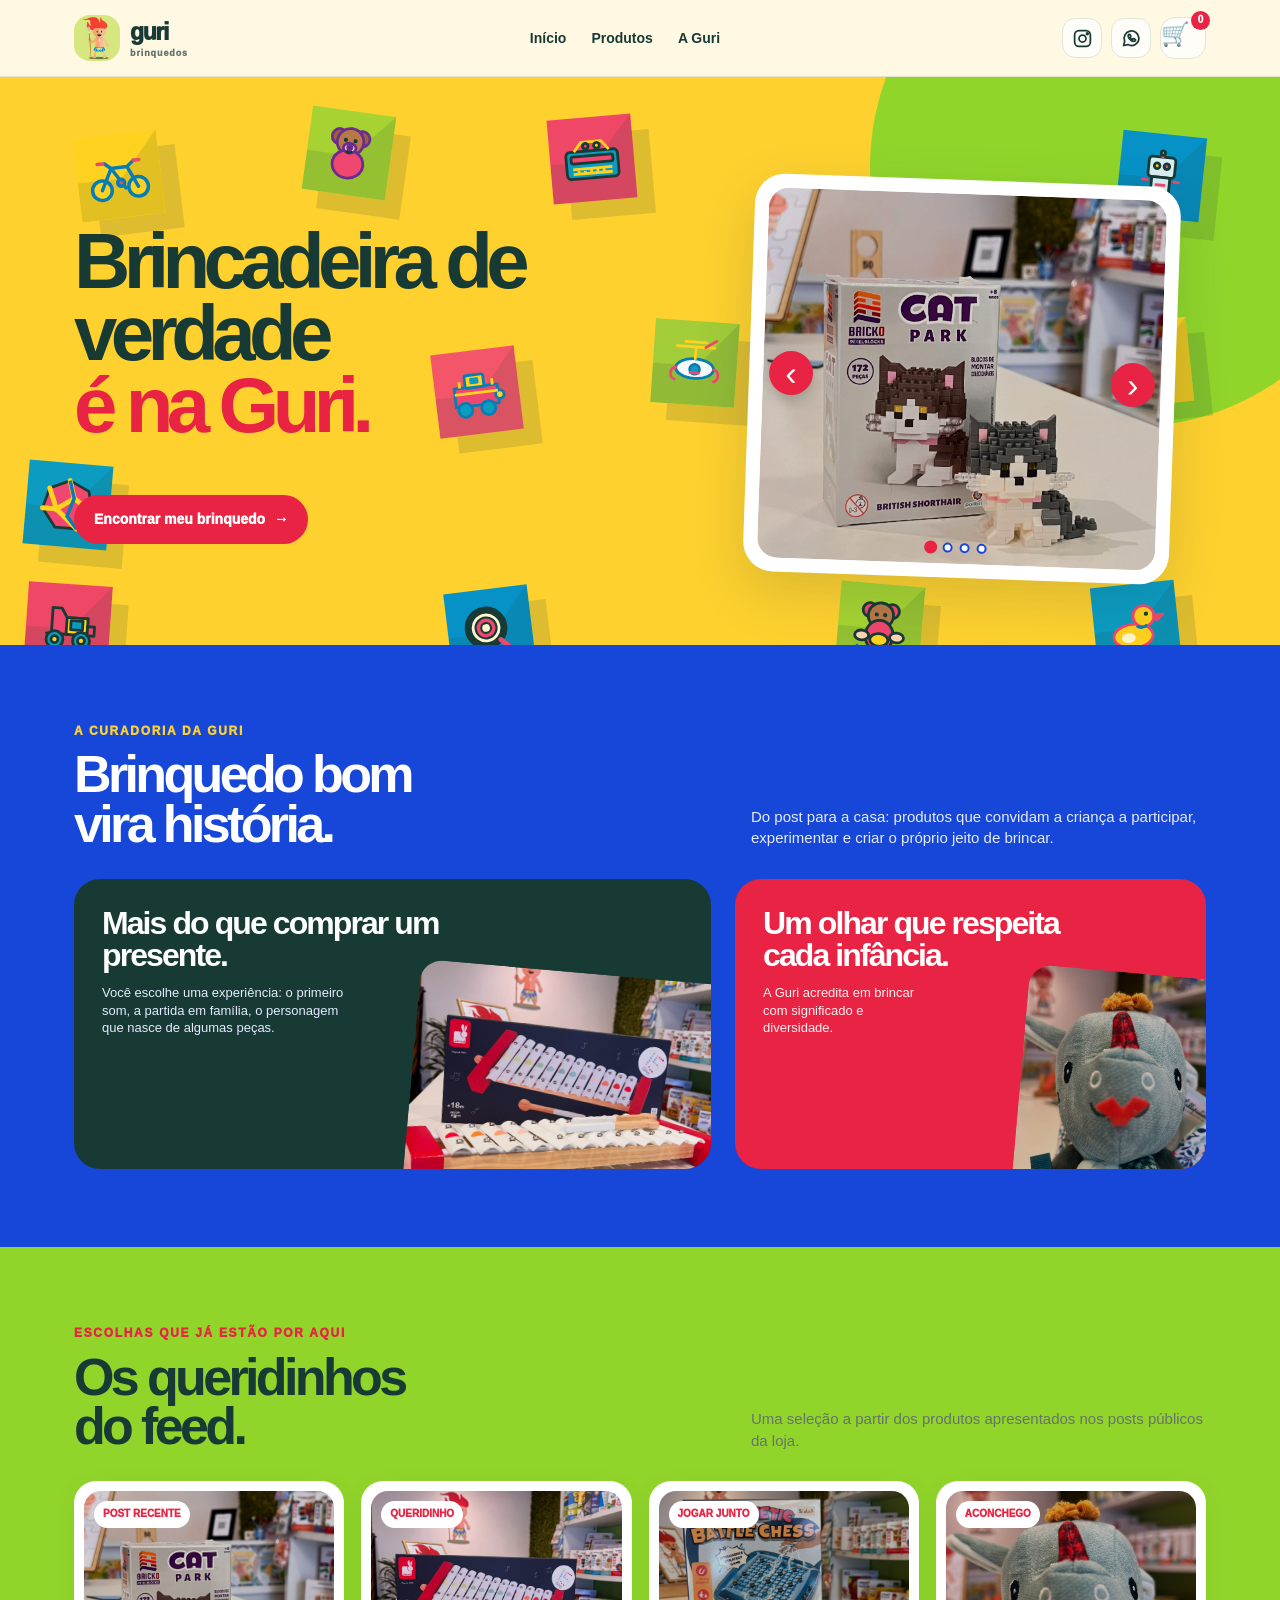
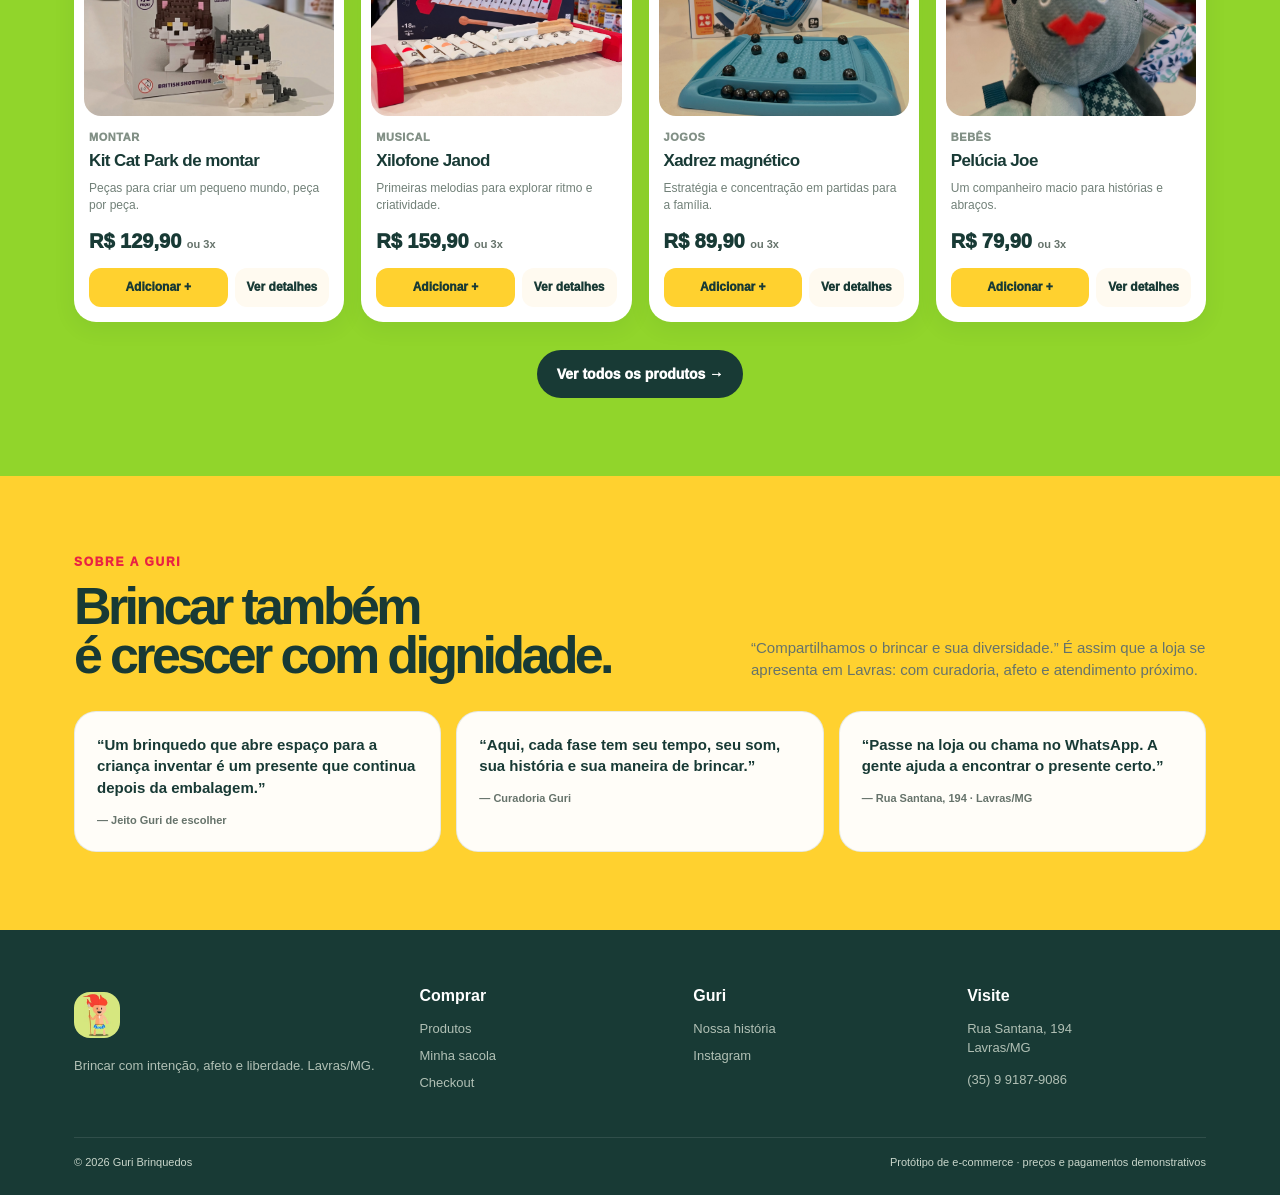
==== commit 9b2108dc: "Ajusta icones sociais e botoes do catalogo" ====
--- a/index.html
+++ b/index.html
@@ -3,7 +3,7 @@
 <head><meta charset="utf-8"><meta name="viewport" content="width=device-width,initial-scale=1"><title>Guri Brinquedos — brincar de verdade</title><meta name="description" content="Guri Brinquedos em Lavras/MG: brinquedos para criar, descobrir, jogar junto e crescer com dignidade."><link rel="stylesheet" href="style.css"></head>
 <body>
   <div class="topbar"><div class="wrap"><span>💚 Brincar é um direito — e aqui ele cabe em cada detalhe.</span><span>Lavras/MG · Rua Santana, 194</span></div></div>
-  <header><div class="wrap nav"><a class="brand" href="index.html"><img class="brand-logo" src="assets/logo-instagram.jpg" alt="Logo Guri Brinquedos"><span>guri<small>brinquedos</small></span></a><nav class="navlinks"><a href="index.html">Início</a><a href="produtos.html">Produtos</a><a href="#guri">A Guri</a><a href="https://www.instagram.com/guri.brinquedos/" target="_blank" rel="noreferrer">Instagram ↗</a></nav><div class="nav-actions"><a class="bag-btn" data-cart-link href="sacola.html" aria-label="Abrir sacola">🛒<span class="bag-count" data-cart-count>0</span></a><button class="bag-btn menu" id="menuBtn" aria-label="Abrir menu">☰</button></div></div></header>
+  <header><div class="wrap nav"><a class="brand" href="index.html"><img class="brand-logo" src="assets/logo-instagram.jpg" alt="Logo Guri Brinquedos"><span>guri<small>brinquedos</small></span></a><nav class="navlinks"><a href="index.html">Início</a><a href="produtos.html">Produtos</a><a href="#guri">A Guri</a><a href="https://www.instagram.com/guri.brinquedos/" target="_blank" rel="noreferrer">Instagram ↗</a></nav><div class="nav-actions"><a class="social-btn instagram" href="https://www.instagram.com/guri.brinquedos/" target="_blank" rel="noreferrer" aria-label="Instagram da Guri"><svg viewBox="0 0 24 24" aria-hidden="true"><rect x="3" y="3" width="18" height="18" rx="5"></rect><circle cx="12" cy="12" r="4"></circle><circle cx="17.5" cy="6.5" r="1"></circle></svg></a><a class="social-btn whatsapp" href="https://wa.me/5535991879086" target="_blank" rel="noreferrer" aria-label="WhatsApp da Guri"><svg viewBox="0 0 24 24" aria-hidden="true"><path d="M20.5 11.5a8.5 8.5 0 0 1-12.6 7.4L3 20l1.2-4.7A8.5 8.5 0 1 1 20.5 11.5Z"></path><path d="M8.6 7.7c.2-.5.4-.5.7-.5h.6c.2 0 .4.1.5.4l.8 1.8c.1.3.1.5-.1.7l-.5.6c-.2.2-.1.4 0 .6.4.7 1 1.3 1.8 1.7.2.1.4.1.6-.1l.6-.7c.2-.2.4-.2.7-.1l1.8.8c.3.1.4.3.4.5v.7c0 .3-.1.5-.4.7-.3.2-.9.4-1.4.4-1.2 0-2.5-.5-3.7-1.5-1-.8-1.8-1.7-2.3-2.7-.5-1-.7-1.9-.4-2.6Z"></path></svg></a><a class="bag-btn" data-cart-link href="sacola.html" aria-label="Abrir sacola">🛒<span class="bag-count" data-cart-count>0</span></a><button class="bag-btn menu" id="menuBtn" aria-label="Abrir menu">☰</button></div></div></header>
   <main>
     <section class="hero"><div class="hero-icon-cloud" aria-hidden="true"><span class="flat-icon tile-yellow"><svg viewBox="0 0 100 100"><circle cx="28" cy="68" r="13"/><circle cx="72" cy="68" r="13"/><path d="M28 68 43 38 59 68M43 38h22l7 30M43 38l16 30M37 49h27"/></svg></span><span class="flat-icon tile-green"><svg viewBox="0 0 100 100"><circle cx="50" cy="29" r="15"/><path d="M31 48c4-10 34-10 38 0l7 27c-10 13-42 13-52 0z"/><circle cx="44" cy="28" r="2"/><circle cx="56" cy="28" r="2"/><path d="M46 35h8"/></svg></span><span class="flat-icon tile-pink"><svg viewBox="0 0 100 100"><path d="M22 50 48 35 78 48 50 65z"/><path d="M48 35v38M78 48v25L50 88V65"/><circle cx="25" cy="76" r="6"/><circle cx="76" cy="77" r="6"/></svg></span><span class="flat-icon tile-blue"><svg viewBox="0 0 100 100"><rect x="31" y="18" width="38" height="64" rx="6"/><rect x="37" y="26" width="26" height="22" rx="2"/><circle cx="42" cy="58" r="3"/><circle cx="50" cy="58" r="3"/><circle cx="58" cy="58" r="3"/><circle cx="42" cy="68" r="3"/><circle cx="50" cy="68" r="3"/><circle cx="58" cy="68" r="3"/></svg></span><span class="flat-icon tile-cyan"><svg viewBox="0 0 100 100"><circle cx="50" cy="28" r="13"/><path d="M29 78c2-25 10-37 21-37s19 12 21 37z"/><path d="M30 53 18 66M70 53l12 13M41 78 34 91M59 78l7 13"/></svg></span><span class="flat-icon tile-coral"><svg viewBox="0 0 100 100"><rect x="25" y="37" width="48" height="29" rx="5"/><rect x="38" y="23" width="22" height="16" rx="3"/><circle cx="35" cy="72" r="8"/><circle cx="65" cy="72" r="8"/><circle cx="79" cy="54" r="5"/></svg></span><span class="flat-icon tile-lime"><svg viewBox="0 0 100 100"><circle cx="50" cy="27" r="10"/><circle cx="35" cy="32" r="9"/><circle cx="65" cy="32" r="9"/><circle cx="50" cy="55" r="21"/><circle cx="42" cy="54" r="3"/><circle cx="58" cy="54" r="3"/><path d="M45 64q5 5 10 0"/></svg></span><span class="flat-icon tile-yellow"><svg viewBox="0 0 100 100"><rect x="17" y="51" width="22" height="22"/><rect x="39" y="34" width="22" height="39"/><rect x="61" y="45" width="22" height="28"/><path d="M20 78h60M22 56h12M44 40h12M66 51h12"/></svg></span><span class="flat-icon tile-pink"><svg viewBox="0 0 100 100"><rect x="17" y="38" width="66" height="37" rx="11"/><path d="M25 48h50"/><path d="M31 52v23M42 52v23M53 52v23M64 52v23M75 52v23"/></svg></span><span class="flat-icon tile-blue"><svg viewBox="0 0 100 100"><path d="M18 48h64M50 48V27M27 39l23-12 23 12"/><ellipse cx="50" cy="56" rx="27" ry="14"/><path d="M23 56c-8 0-8 16-1 16M77 56c8 0 8 16 1 16"/></svg></span><span class="flat-icon tile-green"><svg viewBox="0 0 100 100"><circle cx="50" cy="50" r="27"/><circle cx="50" cy="50" r="18"/><circle cx="50" cy="50" r="9"/><path d="m70 30 15-12M84 18l-5 1M84 18l-1 5"/></svg></span><span class="flat-icon tile-cyan"><svg viewBox="0 0 100 100"><rect x="33" y="24" width="34" height="26" rx="5"/><rect x="38" y="50" width="24" height="22" rx="3"/><path d="M50 19v5M26 55h7M67 55h7M42 72l-8 12M58 72l8 12"/><circle cx="44" cy="36" r="3"/><circle cx="56" cy="36" r="3"/></svg></span></div><div class="wrap hero-grid"><div><h1>Brincar de verdade.<br><em>Na Guri.</em></h1><a class="btn red" href="produtos.html">Encontrar meu brinquedo <span>→</span></a></div><div class="hero-visual"><div class="hero-blue"></div><div class="hero-photo"><img id="heroCarouselImage" src="assets/1cbf1344965f1e58.jpg" alt="Kit Cat Park de montar da Guri"><button class="carousel-prev" type="button" aria-label="Foto anterior">‹</button><button class="carousel-next" type="button" aria-label="Próxima foto">›</button><div class="carousel-dots" id="heroDots" aria-label="Fotos em destaque"></div></div></div></div></section>
     <section class="section" id="jeitos"><div class="wrap"><div class="section-head"><div><div class="kicker">Escolha pelo momento</div><h2>O que cabe<br>na brincadeira?</h2></div><p>Na Guri, a pergunta não é só “qual brinquedo?”. É “que tipo de descoberta pode acontecer agora?”.</p></div><div class="intent-grid"><a class="intent i-yellow" href="produtos.html?filter=educativos"><div><h3>Descobrir e aprender</h3><p>Para mãos curiosas e mentes em movimento.</p></div><span class="emoji">🧠</span></a><a class="intent i-red" href="produtos.html?filter=musical"><div><h3>Soltar o som</h3><p>Primeiras melodias, ritmo e expressão.</p></div><span class="emoji">🎵</span></a><a class="intent i-paper" href="produtos.html?filter=jogos"><div><h3>Jogar junto</h3><p>Para reunir a família em volta da mesa.</p></div><span class="emoji">♟️</span></a><a class="intent i-orange" href="produtos.html?filter=montar"><div><h3>Inventar mundos</h3><p>Peças, personagens e histórias sem fim.</p></div><span class="emoji">🧩</span></a></div></div></section>
--- a/style.css
+++ b/style.css
@@ -183,3 +183,7 @@
 .hero-grid>div:first-child{position:relative;padding-top:36px}
 .hero-grid>div:first-child::after{content:"";position:absolute;left:0;bottom:-92px;width:68px;height:68px;border-radius:18px;background:#ffd21f url("[data-uri]") center/contain no-repeat;box-shadow:14px 14px 0 rgba(24,58,53,.14);transform:rotate(-6deg)}
 @media(max-width:680px){.hero-grid>div:first-child{padding-top:18px}.hero-grid>div:first-child::after{bottom:-78px;width:52px;height:52px;box-shadow:9px 9px 0 rgba(24,58,53,.12)}}
+.hero-grid>div:first-child::after{display:none!important}
+.social-btn{width:40px;height:40px;display:grid;place-items:center;border-radius:13px;background:var(--white);border:1px solid var(--line);color:var(--ink);transition:.2s transform,.2s color,.2s background}.social-btn svg{width:21px;height:21px;fill:none;stroke:currentColor;stroke-width:2;stroke-linecap:round;stroke-linejoin:round}.social-btn.instagram:hover{background:#ef476f;color:#fff;transform:translateY(-2px)}.social-btn.whatsapp:hover{background:#25d366;color:#fff;transform:translateY(-2px)}
+.add{background:var(--yellow)!important}.add:hover{background:var(--red)!important;color:#fff}
+@media(max-width:680px){.social-btn{width:34px;height:34px;border-radius:11px}.social-btn svg{width:18px;height:18px}.nav-actions{gap:6px}}
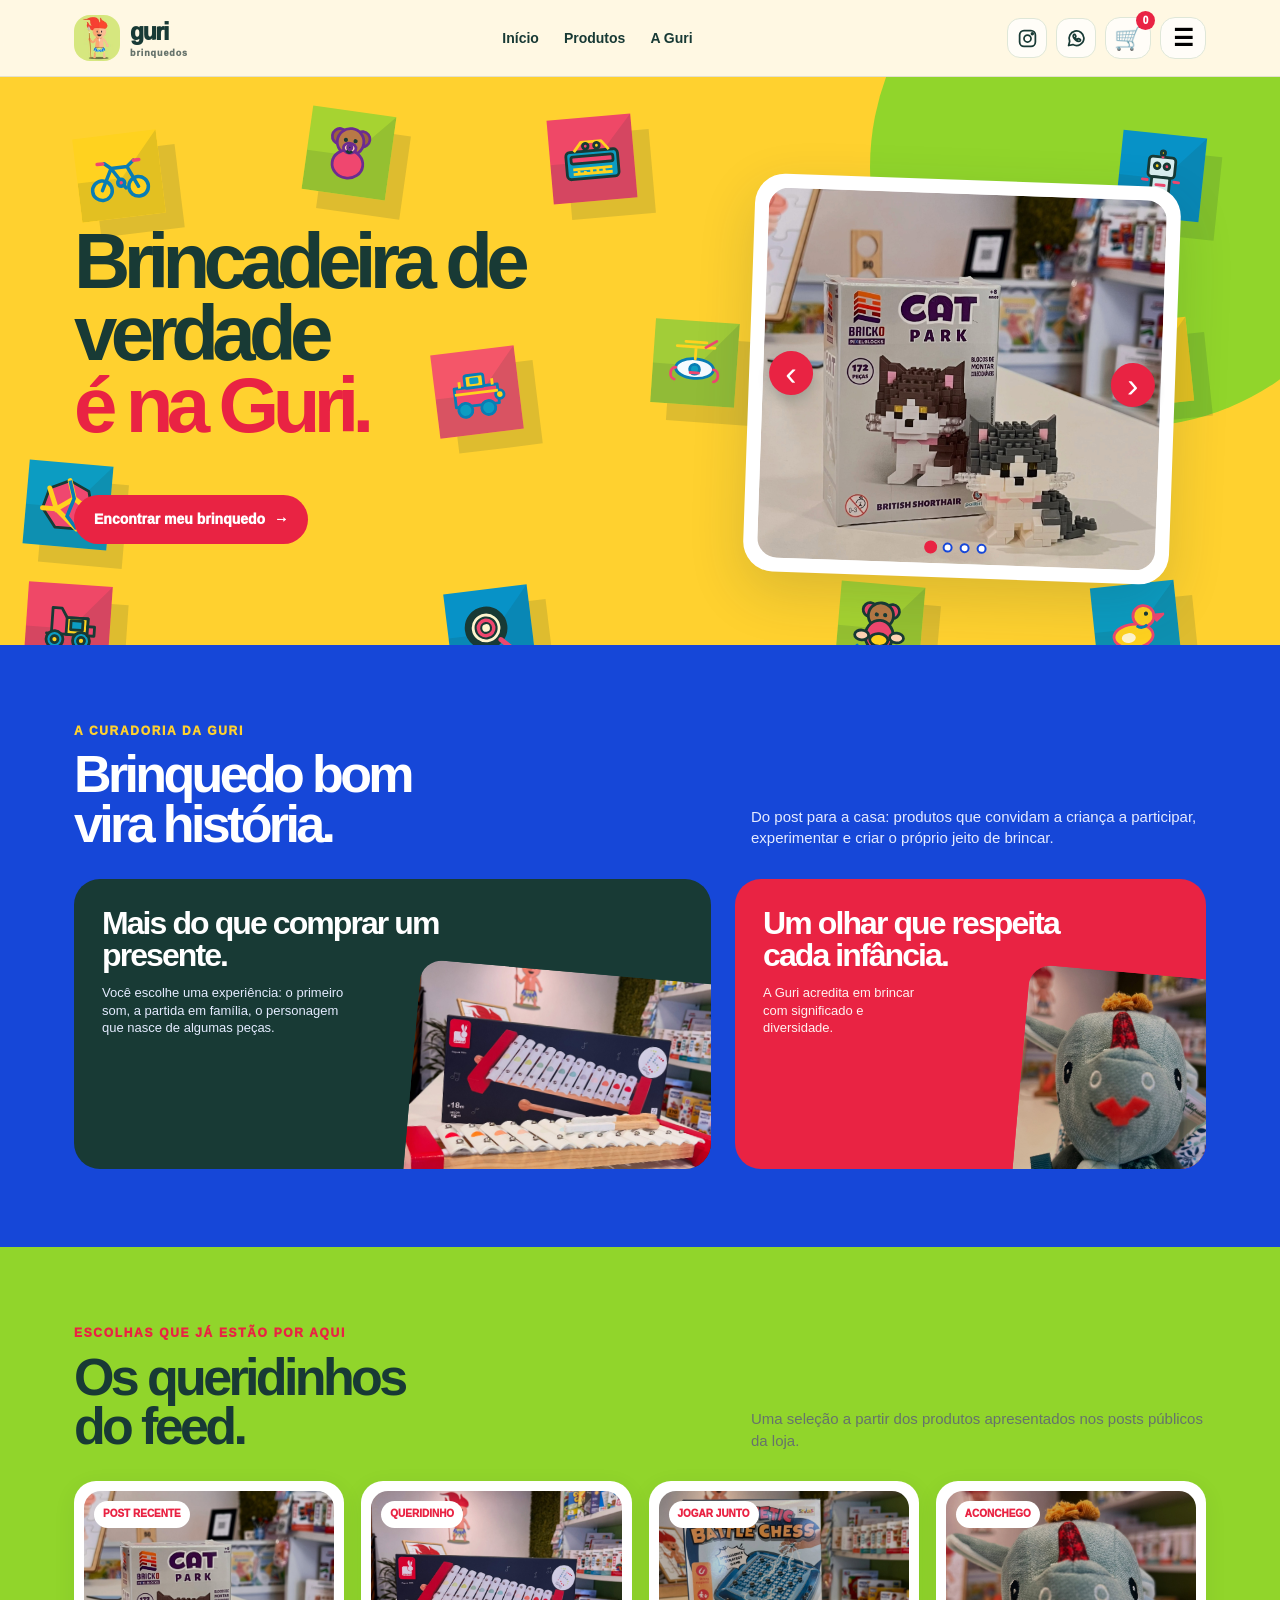
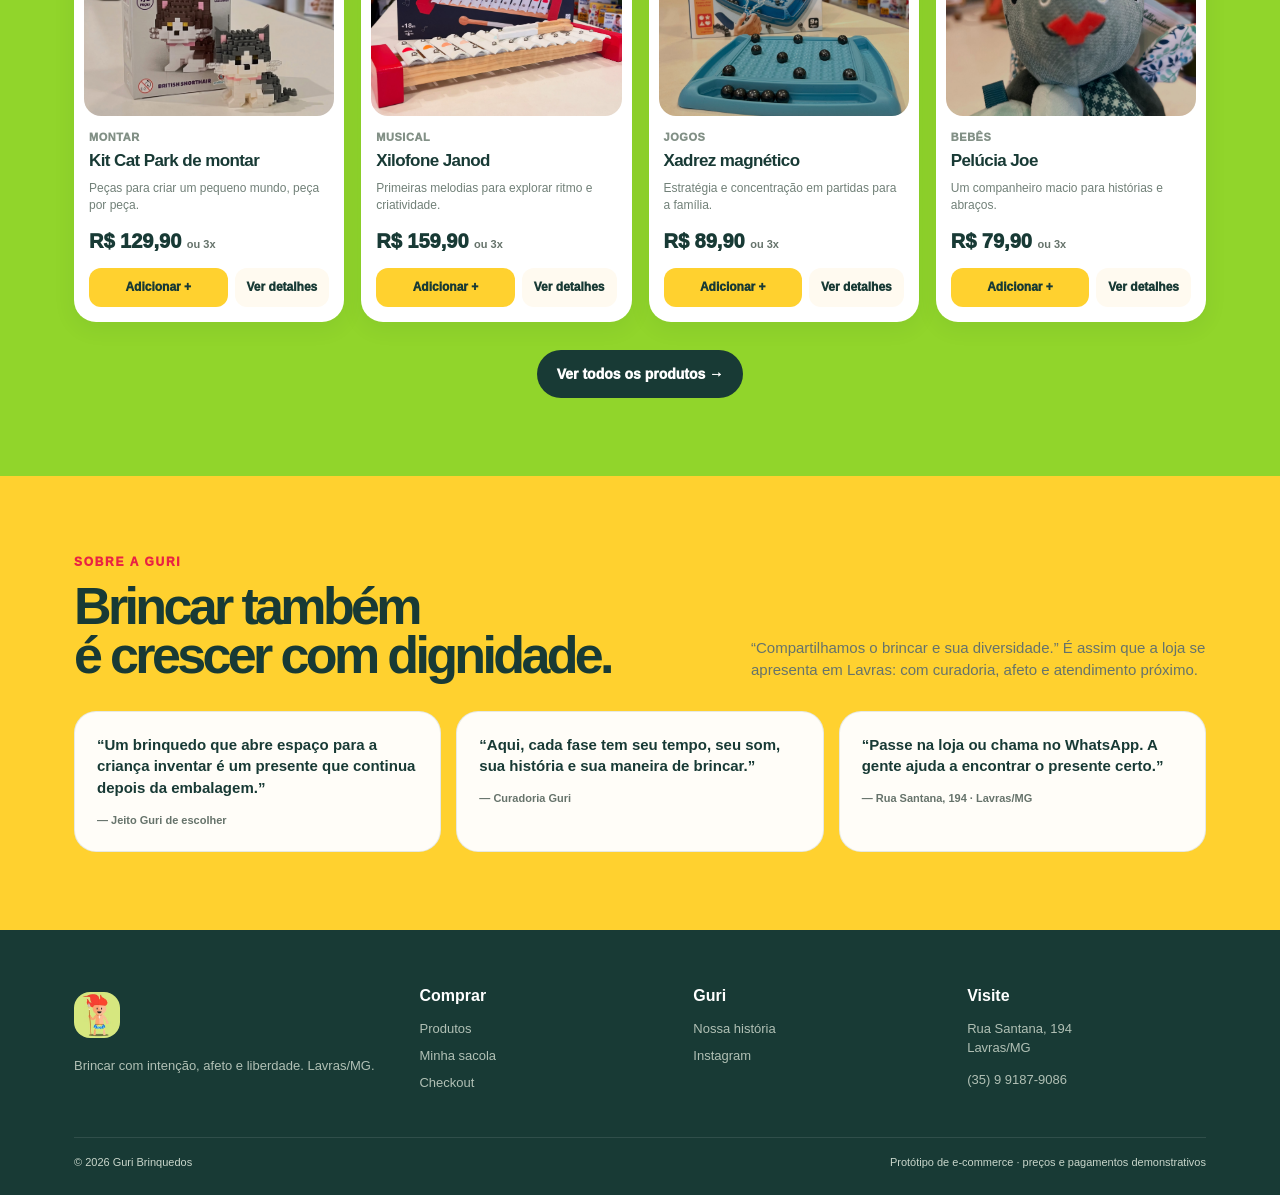
==== commit 7fe56de7: "Enquadra emoji da sacola no mobile" ====
--- a/index.html
+++ b/index.html
@@ -1,6 +1,6 @@
 <!doctype html>
 <html lang="pt-BR">
-<head><meta charset="utf-8"><meta name="viewport" content="width=device-width,initial-scale=1"><title>Guri Brinquedos — brincar de verdade</title><meta name="description" content="Guri Brinquedos em Lavras/MG: brinquedos para criar, descobrir, jogar junto e crescer com dignidade."><link rel="stylesheet" href="style.css"></head>
+  <head><meta charset="utf-8"><meta name="viewport" content="width=device-width,initial-scale=1"><title>Guri Brinquedos — brincar de verdade</title><meta name="description" content="Guri Brinquedos em Lavras/MG: brinquedos para criar, descobrir, jogar junto e crescer com dignidade."><link rel="stylesheet" href="style.css?v=5"></head>
 <body>
   <div class="topbar"><div class="wrap"><span>💚 Brincar é um direito — e aqui ele cabe em cada detalhe.</span><span>Lavras/MG · Rua Santana, 194</span></div></div>
   <header><div class="wrap nav"><a class="brand" href="index.html"><img class="brand-logo" src="assets/logo-instagram.jpg" alt="Logo Guri Brinquedos"><span>guri<small>brinquedos</small></span></a><nav class="navlinks"><a href="index.html">Início</a><a href="produtos.html">Produtos</a><a href="#guri">A Guri</a><a href="https://www.instagram.com/guri.brinquedos/" target="_blank" rel="noreferrer">Instagram ↗</a></nav><div class="nav-actions"><a class="social-btn instagram" href="https://www.instagram.com/guri.brinquedos/" target="_blank" rel="noreferrer" aria-label="Instagram da Guri"><svg viewBox="0 0 24 24" aria-hidden="true"><rect x="3" y="3" width="18" height="18" rx="5"></rect><circle cx="12" cy="12" r="4"></circle><circle cx="17.5" cy="6.5" r="1"></circle></svg></a><a class="social-btn whatsapp" href="https://wa.me/5535991879086" target="_blank" rel="noreferrer" aria-label="WhatsApp da Guri"><svg viewBox="0 0 24 24" aria-hidden="true"><path d="M20.5 11.5a8.5 8.5 0 0 1-12.6 7.4L3 20l1.2-4.7A8.5 8.5 0 1 1 20.5 11.5Z"></path><path d="M8.6 7.7c.2-.5.4-.5.7-.5h.6c.2 0 .4.1.5.4l.8 1.8c.1.3.1.5-.1.7l-.5.6c-.2.2-.1.4 0 .6.4.7 1 1.3 1.8 1.7.2.1.4.1.6-.1l.6-.7c.2-.2.4-.2.7-.1l1.8.8c.3.1.4.3.4.5v.7c0 .3-.1.5-.4.7-.3.2-.9.4-1.4.4-1.2 0-2.5-.5-3.7-1.5-1-.8-1.8-1.7-2.3-2.7-.5-1-.7-1.9-.4-2.6Z"></path></svg></a><a class="bag-btn" data-cart-link href="sacola.html" aria-label="Abrir sacola">🛒<span class="bag-count" data-cart-count>0</span></a><button class="bag-btn menu" id="menuBtn" aria-label="Abrir menu">☰</button></div></div></header>
--- a/style.css
+++ b/style.css
@@ -187,3 +187,51 @@
 .social-btn{width:40px;height:40px;display:grid;place-items:center;border-radius:13px;background:var(--white);border:1px solid var(--line);color:var(--ink);transition:.2s transform,.2s color,.2s background}.social-btn svg{width:21px;height:21px;fill:none;stroke:currentColor;stroke-width:2;stroke-linecap:round;stroke-linejoin:round}.social-btn.instagram:hover{background:#ef476f;color:#fff;transform:translateY(-2px)}.social-btn.whatsapp:hover{background:#25d366;color:#fff;transform:translateY(-2px)}
 .add{background:var(--yellow)!important}.add:hover{background:var(--red)!important;color:#fff}
 @media(max-width:680px){.social-btn{width:34px;height:34px;border-radius:11px}.social-btn svg{width:18px;height:18px}.nav-actions{gap:6px}}
+
+/* mobile composition pass: keep the hero decorative and the catalog controls stacked */
+@media(max-width:680px){
+  .hero{padding:42px 0 58px}
+  .hero-grid{gap:0}
+  .hero-grid>div:first-child{padding-top:4px;max-width:100%;z-index:2}
+  .hero h1::before,.hero h1::after{font-size:clamp(42px,13.5vw,58px);letter-spacing:-.08em;line-height:.94}
+  .hero .btn.red{width:min(100%,290px);min-height:48px;margin-top:24px;padding:13px 16px}
+  .hero-icon-cloud .flat-icon{display:none}
+  .hero-icon-cloud .flat-icon:nth-child(2),.hero-icon-cloud .flat-icon:nth-child(4),.hero-icon-cloud .flat-icon:nth-child(10),.hero-icon-cloud .flat-icon:nth-child(11),.hero-icon-cloud .flat-icon:nth-child(12){display:grid}
+  .hero-icon-cloud .flat-icon:nth-child(2){left:auto;right:8%;top:5%;transform:rotate(8deg)}
+  .hero-icon-cloud .flat-icon:nth-child(4){left:auto;right:7%;top:38%;transform:rotate(6deg)}
+  .hero-icon-cloud .flat-icon:nth-child(10){left:8%;right:auto;bottom:3%;transform:rotate(-7deg)}
+  .hero-icon-cloud .flat-icon:nth-child(11){left:calc(50% - 25px);right:auto;bottom:3%;transform:rotate(5deg)}
+  .hero-icon-cloud .flat-icon:nth-child(12){left:auto;right:8%;bottom:3%;transform:rotate(-6deg)}
+  .hero-visual{min-height:365px;margin-top:16px;z-index:1}
+  .hero-photo{width:94%;right:3%;top:12px;padding:9px;border-radius:25px}
+  .hero-photo img{height:clamp(230px,68vw,280px)!important;border-radius:17px}
+  .carousel-prev,.carousel-next{width:34px;height:34px;font-size:26px}
+  .carousel-prev{left:11px}.carousel-next{right:11px}
+  .product-actions{display:flex;flex-direction:column;gap:8px}
+  .product-actions .add,.product-actions .more{display:flex;align-items:center;justify-content:center;width:100%;min-height:42px;margin:0}
+  .product-image{height:174px}
+  .product-body{padding:13px 6px 8px}
+  .product h3{font-size:15px}
+  .product p{min-height:36px}
+  .price{font-size:19px}
+}
+@media(max-width:360px){
+  .hero h1::before,.hero h1::after{font-size:clamp(39px,13.2vw,50px)}
+  .hero-visual{min-height:340px}
+  .hero-photo img{height:230px!important}
+  .product-image{height:160px}
+}
+
+/* mobile bag control: center the emoji and keep the counter inside the frame */
+.bag-btn{display:inline-grid;place-items:center;line-height:1;padding:0;font-family:"Segoe UI Emoji","Apple Color Emoji",sans-serif}
+@media(max-width:680px){
+  .nav-actions .bag-btn[data-cart-link],.nav-actions .menu{width:38px;min-width:38px;height:38px;border-radius:12px;display:grid;place-items:center;line-height:1;padding:0}
+  .nav-actions .bag-btn[data-cart-link]{font-size:20px}
+  .nav-actions .menu{font-size:22px}
+  .nav-actions .bag-count{right:-4px;top:-6px;min-width:17px;height:17px;font-size:9px;line-height:1}
+}
+@media(max-width:360px){
+  .nav-actions .bag-btn[data-cart-link],.nav-actions .menu{width:35px;min-width:35px;height:35px;border-radius:11px}
+  .nav-actions .bag-btn[data-cart-link]{font-size:18px}
+  .nav-actions .menu{font-size:20px}
+}
